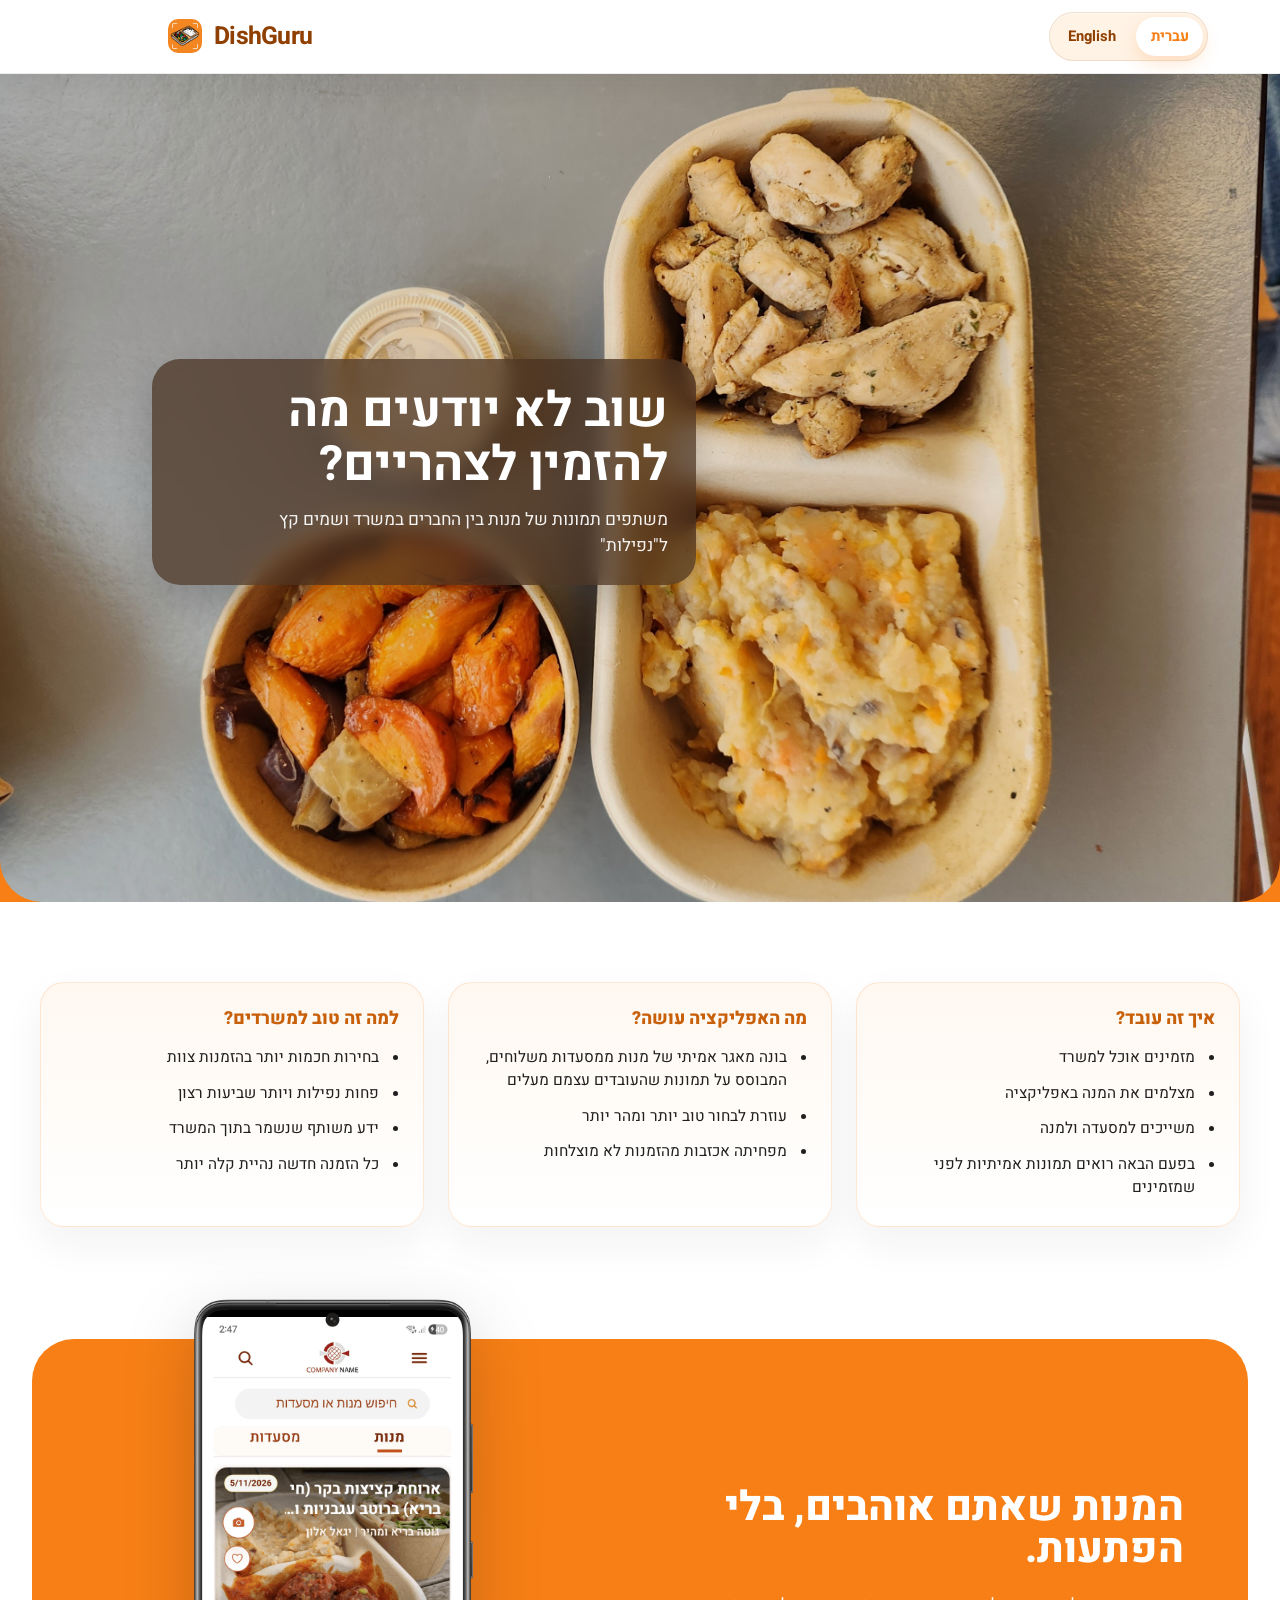
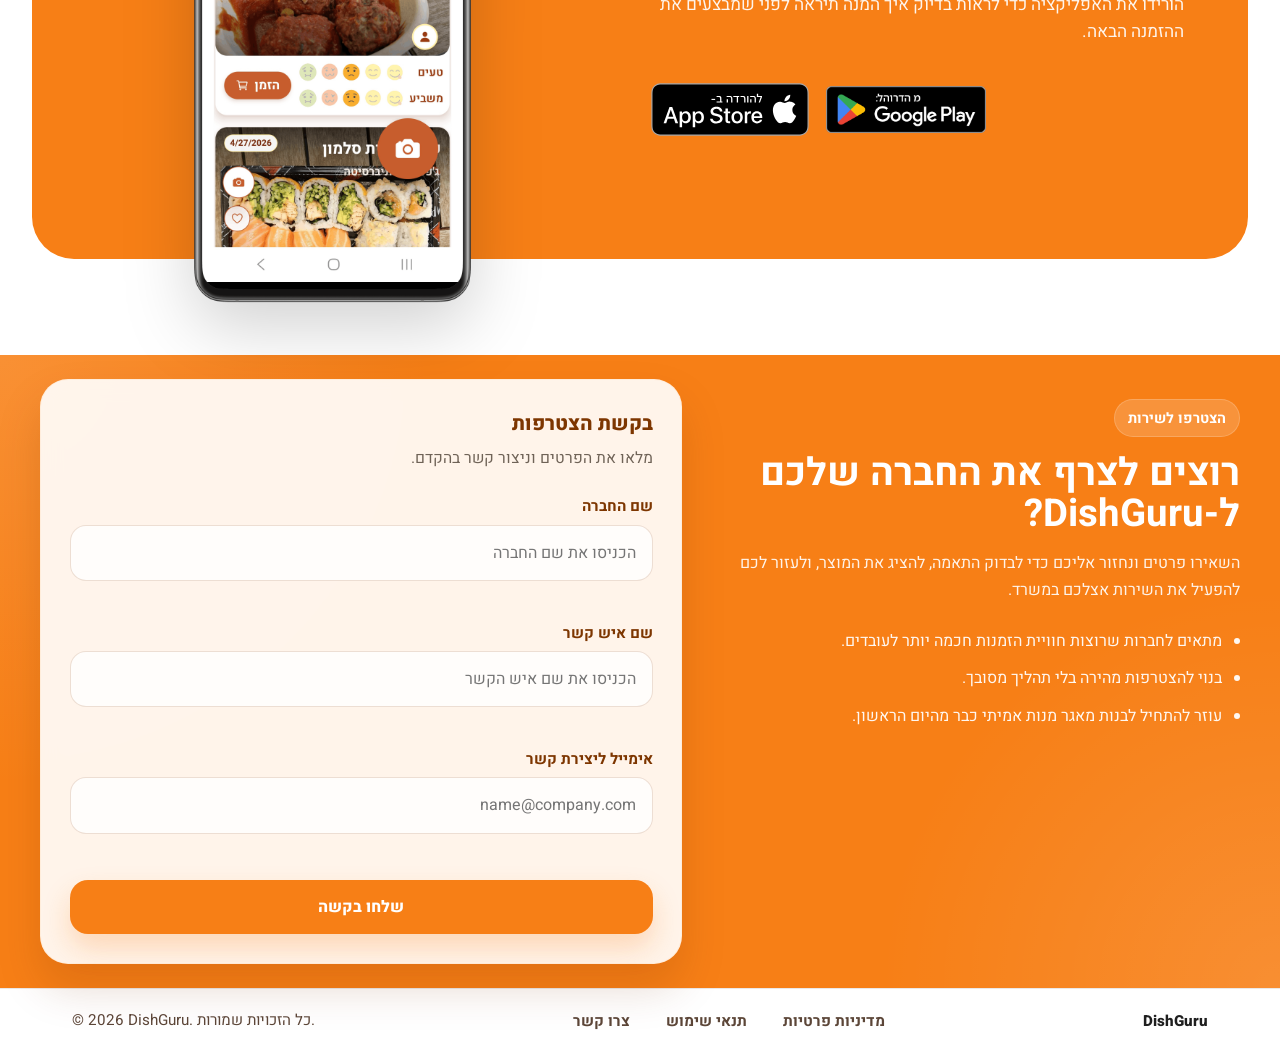
==== index.html @ 61f4aeba "Refine English badge alignment" ====
<!DOCTYPE html>
<html lang="he">
  <head>
    <meta charset="UTF-8" />
    <meta name="viewport" content="width=device-width, initial-scale=1.0" />
    <title>DishGuru</title>
    <meta
      name="description"
      content="DishGuru helps office teams see real dish photos before they order takeaway, making lunch choices smarter and reducing bad surprises."
    />
    <link rel="canonical" href="https://www.dishguru.app/" />
    <meta property="og:type" content="website" />
    <meta property="og:title" content="DishGuru" />
    <meta
      property="og:description"
      content="See how takeaway dishes really look before ordering. Built for offices, powered by real employee photos."
    />
    <meta property="og:url" content="https://www.dishguru.app/" />
    <meta property="og:image" content="https://www.dishguru.app/assets/icons/favicon-192.png" />
    <meta name="twitter:card" content="summary_large_image" />
    <meta name="twitter:title" content="DishGuru" />
    <meta
      name="twitter:description"
      content="See how takeaway dishes really look before ordering. Built for offices, powered by real employee photos."
    />
    <meta name="twitter:image" content="https://www.dishguru.app/assets/icons/favicon-192.png" />
    <script async src="https://www.googletagmanager.com/gtag/js?id=G-BLFW6BPG2H"></script>
    <script>
      window.dataLayer = window.dataLayer || [];
      function gtag() {
        dataLayer.push(arguments);
      }
      gtag("js", new Date());
      gtag("config", "G-BLFW6BPG2H");
    </script>
    <link rel="icon" href="favicon.ico" sizes="any" />
    <link rel="icon" type="image/png" sizes="192x192" href="assets/icons/favicon-192.png" />
    <link rel="preconnect" href="https://fonts.googleapis.com" />
    <link rel="preconnect" href="https://fonts.gstatic.com" crossorigin />
    <link
      href="https://fonts.googleapis.com/css2?family=Heebo:wght@400;700;800&display=swap"
      rel="stylesheet"
    />
    <style>
      * {
        box-sizing: border-box;
      }

      html,
      body,
      input,
      button,
      textarea,
      select {
        margin: 0;
        font-family: "Heebo", Arial, sans-serif;
      }

      body {
        min-height: 100vh;
        background: #f77f16;
        color: #ffffff;
      }

      body.site--ltr {
        direction: ltr;
      }

      .page {
        width: min(1200px, 100%);
        margin: 0 auto;
      }

      header {
        position: sticky;
        top: 0;
        z-index: 100;
        display: flex;
        align-items: center;
        justify-content: space-between;
        gap: 1rem;
        width: 100vw;
        margin-left: calc(50% - 50vw);
        padding: 12px max(32px, calc((100vw - 1200px) / 2 + 32px)) 12px
          max(32px, calc((100vw - 1200px) / 2 + 7rem));
        background: #ffffff;
        border-bottom: 1px solid rgba(31, 31, 31, 0.08);
        box-shadow: 0 10px 30px rgba(31, 31, 31, 0.08);
      }

      .brand {
        display: inline-flex;
        align-items: center;
        gap: 0.75rem;
        margin-left: 1rem;
      }

      .brand__icon {
        width: 34px;
        height: 34px;
        object-fit: cover;
        border-radius: 10px;
        overflow: hidden;
        display: block;
      }

      h1 {
        margin: 0;
        font-size: 1.55rem;
        font-weight: 700;
        letter-spacing: -0.03em;
        color: #8f3f00;
      }

      .language-toggle {
        display: inline-flex;
        align-items: center;
        gap: 0.35rem;
        padding: 0.25rem;
        border-radius: 999px;
        background: #fff3e6;
        border: 1px solid rgba(143, 63, 0, 0.12);
        box-shadow: inset 0 1px 0 rgba(255, 255, 255, 0.7);
      }

      .language-toggle__button {
        border: 0;
        border-radius: 999px;
        padding: 0.55rem 0.9rem;
        background: transparent;
        color: #8f3f00;
        font: inherit;
        font-size: 0.92rem;
        font-weight: 700;
        cursor: pointer;
        transition: background-color 160ms ease, color 160ms ease, box-shadow 160ms ease;
      }

      .language-toggle__button.is-active {
        background: #ffffff;
        color: #f77f16;
        box-shadow: 0 8px 18px rgba(247, 127, 22, 0.18);
      }

      .hero {
        min-height: calc(100vh - 72px);
        width: 100vw;
        margin-left: calc(50% - 50vw);
        display: grid;
        grid-template-columns: 1fr;
        align-items: center;
        gap: 2.5rem;
        padding: 2rem max(32px, calc((100vw - 1200px) / 2 + 32px)) 4rem
          max(32px, calc((100vw - 1200px) / 2 + 7rem));
        background:
          linear-gradient(
            135deg,
            rgba(16, 12, 9, 0.22) 0%,
            rgba(16, 12, 9, 0.12) 35%,
            rgba(16, 12, 9, 0.04) 100%
          ),
          url("assets/images/hero-background.jpg") center center / cover no-repeat;
        border-radius: 0 0 42px 42px;
        overflow: hidden;
      }

      .hero__text {
        direction: rtl;
        text-align: right;
        align-self: center;
        padding-top: 1.5rem;
        padding: 1.6rem 1.75rem;
        max-width: 34rem;
        border-radius: 28px;
        background: rgba(72, 49, 32, 0.72);
        backdrop-filter: blur(10px);
        box-shadow: 0 18px 40px rgba(0, 0, 0, 0.2);
      }

      .hero__text p {
        margin: 0;
        font-size: clamp(1.95rem, 3.8vw, 3.8rem);
        font-weight: 700;
        line-height: 1.1;
      }

      .hero__subtext {
        margin-top: 1rem;
        max-width: 28rem;
        font-size: clamp(0.88rem, 1.35vw, 1.08rem);
        font-weight: 400;
        line-height: 1.5;
        color: rgba(255, 255, 255, 0.94);
      }

      .hero--ltr .hero__text {
        direction: ltr;
        text-align: left;
      }

      .details-section {
        background: #ffffff;
        color: #1f1f1f;
        padding: 5rem 2rem;
      }

      .details-grid {
        width: min(1200px, 100%);
        margin: 0 auto;
        display: grid;
        grid-template-columns: repeat(3, minmax(0, 1fr));
        gap: 1.5rem;
        direction: rtl;
      }

      .details-card {
        padding: 1.6rem 1.5rem 1.7rem;
        border-radius: 24px;
        background: linear-gradient(180deg, #fff8f1 0%, #ffffff 100%);
        border: 1px solid rgba(247, 127, 22, 0.16);
        box-shadow: 0 16px 40px rgba(31, 31, 31, 0.06);
        text-align: right;
        transition:
          transform 220ms ease,
          box-shadow 220ms ease,
          border-color 220ms ease,
          background 220ms ease;
      }

      .details-card:hover {
        transform: translateY(-6px);
        border-color: rgba(247, 127, 22, 0.32);
        background: linear-gradient(180deg, #fff6ec 0%, #ffffff 100%);
        box-shadow: 0 24px 52px rgba(31, 31, 31, 0.1);
      }

      .details-card__title {
        margin: 0 0 1rem;
        color: #c85f09;
        font-size: clamp(1rem, 1.4vw, 1.2rem);
        font-weight: 800;
        line-height: 1.2;
      }

      .details-card__list {
        margin: 0;
        padding: 0 1.1rem 0 0;
        list-style: disc;
        display: grid;
        gap: 0.8rem;
      }

      .details-card__item {
        font-size: clamp(0.95rem, 1.2vw, 1.08rem);
        line-height: 1.5;
        padding-right: 0.15rem;
      }

      body.site--ltr .details-grid {
        direction: ltr;
      }

      body.site--ltr .details-card {
        text-align: left;
      }

      body.site--ltr .details-card__list {
        padding: 0 0 0 1.1rem;
      }

      .join-section {
        background:
          radial-gradient(circle at top left, rgba(255, 199, 146, 0.24), transparent 30%),
          radial-gradient(circle at bottom right, rgba(255, 255, 255, 0.12), transparent 28%),
          #f77f16;
        color: #ffffff;
        padding: 1.5rem 2rem;
      }

      .join-shell {
        width: min(1200px, 100%);
        margin: 0 auto;
        display: grid;
        grid-template-columns: minmax(0, 0.9fr) minmax(0, 1.1fr);
        gap: 2rem;
        align-items: start;
        direction: rtl;
      }

      body.site--ltr .join-shell {
        direction: ltr;
      }

      .join-copy {
        padding-top: 1.25rem;
      }

      body.site--ltr .join-copy,
      body.site--ltr .join-form-card {
        text-align: left;
      }

      .join-eyebrow {
        display: inline-flex;
        align-items: center;
        padding: 0.45rem 0.8rem;
        border-radius: 999px;
        background: rgba(255, 255, 255, 0.16);
        color: #ffffff;
        font-size: 0.9rem;
        font-weight: 700;
        border: 1px solid rgba(255, 255, 255, 0.18);
      }

      .join-title {
        margin: 1rem 0 0.9rem;
        font-size: clamp(1.6rem, 3vw, 2.7rem);
        line-height: 1.08;
        color: #ffffff;
      }

      .join-description {
        margin: 0;
        max-width: 34rem;
        font-size: 1rem;
        line-height: 1.7;
        color: rgba(255, 255, 255, 0.9);
      }

      .join-points {
        margin: 1.5rem 0 0;
        padding: 0 1.1rem 0 0;
        display: grid;
        gap: 0.85rem;
        color: rgba(255, 255, 255, 0.94);
      }

      body.site--ltr .join-points {
        padding: 0 0 0 1.1rem;
      }

      .join-form-card {
        padding: 1.8rem;
        border-radius: 28px;
        background: rgba(255, 249, 244, 0.96);
        border: 1px solid rgba(255, 224, 196, 0.4);
        box-shadow: 0 24px 44px rgba(122, 52, 0, 0.18);
        backdrop-filter: blur(10px);
      }

      .join-form-title {
        margin: 0 0 0.5rem;
        font-size: 1.25rem;
        font-weight: 800;
        color: #7d3600;
      }

      .join-form-subtitle {
        margin: 0 0 1.5rem;
        font-size: 0.98rem;
        line-height: 1.6;
        color: #6f6357;
      }

      .join-form {
        display: grid;
        gap: 1rem;
      }

      .join-field {
        display: grid;
        gap: 0.45rem;
      }

      .join-label {
        font-size: 0.95rem;
        font-weight: 700;
        color: #7d3600;
      }

      .join-input {
        width: 100%;
        padding: 0.95rem 1rem;
        border: 1px solid rgba(143, 63, 0, 0.16);
        border-radius: 16px;
        background: #fffdfb;
        color: #33251c;
        font: inherit;
        transition: border-color 160ms ease, box-shadow 160ms ease, background-color 160ms ease;
      }

      .join-input:focus {
        outline: none;
        border-color: rgba(247, 127, 22, 0.8);
        box-shadow: 0 0 0 4px rgba(247, 127, 22, 0.14);
        background: #ffffff;
      }

      .join-input.is-invalid {
        border-color: #d64933;
        box-shadow: 0 0 0 4px rgba(214, 73, 51, 0.12);
      }

      .join-error {
        min-height: 1.1rem;
        font-size: 0.86rem;
        color: #c63d28;
      }

      .join-submit {
        margin-top: 0.35rem;
        padding: 0.95rem 1.2rem;
        border: 0;
        border-radius: 18px;
        background: #f77f16;
        color: #ffffff;
        font: inherit;
        font-weight: 800;
        cursor: pointer;
        box-shadow: 0 14px 28px rgba(247, 127, 22, 0.24);
        transition:
          transform 160ms ease,
          box-shadow 160ms ease,
          opacity 160ms ease,
          filter 160ms ease;
      }

      .join-submit:hover {
        transform: translateY(-2px) scale(1.01);
        box-shadow: 0 18px 30px rgba(247, 127, 22, 0.28);
        filter: saturate(1.06);
      }

      .join-submit:active {
        transform: translateY(0) scale(0.99);
      }

      .join-success {
        display: none;
        margin-top: 1rem;
        padding: 0.95rem 1rem;
        border-radius: 16px;
        background: #eef9ef;
        border: 1px solid rgba(63, 151, 91, 0.22);
        color: #24623a;
        font-size: 0.94rem;
        line-height: 1.5;
        transform: translateY(8px) scale(0.98);
        opacity: 0;
      }

      .join-success.is-visible {
        display: block;
        animation: success-pop 320ms ease forwards;
      }

      @keyframes success-pop {
        0% {
          opacity: 0;
          transform: translateY(10px) scale(0.97);
        }

        65% {
          opacity: 1;
          transform: translateY(-2px) scale(1.01);
        }

        100% {
          opacity: 1;
          transform: translateY(0) scale(1);
        }
      }

      .site-footer {
        background: #ffffff;
        color: #5c4638;
        border-top: 1px solid rgba(92, 70, 56, 0.12);
      }

      .site-footer__inner {
        width: min(1200px, 100%);
        margin: 0 auto;
        padding: 1.3rem 2rem 1.5rem;
        display: flex;
        align-items: center;
        justify-content: space-between;
        gap: 1.5rem;
      }

      .site-footer__copyright {
        font-size: 0.95rem;
        line-height: 1.4;
      }

      .site-footer__nav {
        display: flex;
        align-items: center;
        justify-content: center;
        gap: 2.25rem;
        flex-wrap: wrap;
      }

      .site-footer__link {
        color: #5c4638;
        font-size: 0.95rem;
        font-weight: 700;
        text-decoration: none;
        transition: color 160ms ease, opacity 160ms ease;
      }

      .site-footer__link:hover {
        text-decoration: underline;
        color: #8f3f00;
      }

      .site-footer__brand {
        font-size: 0.95rem;
        font-weight: 800;
        color: #1f1f1f;
      }

      .legal-modal {
        position: fixed;
        inset: 0;
        z-index: 220;
        display: none;
        align-items: center;
        justify-content: center;
        padding: 1.5rem;
        background: rgba(19, 14, 11, 0.62);
        backdrop-filter: blur(8px);
      }

      .legal-modal.is-open {
        display: flex;
      }

      .legal-modal__dialog {
        width: min(1080px, 100%);
        height: min(82vh, 820px);
        position: relative;
        background: #fffdf9;
        border-radius: 28px;
        overflow: hidden;
        box-shadow: 0 28px 80px rgba(0, 0, 0, 0.28);
      }

      .legal-modal__close {
        position: absolute;
        top: 14px;
        right: 14px;
        z-index: 1;
        width: 42px;
        height: 42px;
        border: 0;
        border-radius: 50%;
        padding: 0;
        background: rgba(245, 236, 228, 0.96);
        color: #5c4638;
        font: inherit;
        font-weight: 700;
        font-size: 1.35rem;
        line-height: 1;
        cursor: pointer;
        box-shadow: 0 10px 24px rgba(0, 0, 0, 0.14);
      }

      .legal-modal__frame {
        width: 100%;
        height: 100%;
        border: 0;
        background: #ffffff;
      }

      body.site--ltr .site-footer__inner {
        direction: ltr;
      }

      .cta-section {
        background: #ffffff;
        padding: 2rem 2rem 6rem;
      }

      .cta-card {
        position: relative;
        width: min(1280px, 100%);
        min-height: 520px;
        margin: 0 auto;
        border-radius: 42px;
        background: #f77f16;
        overflow: visible;
      }

      .cta-phone {
        position: absolute;
        left: 11%;
        top: 50%;
        width: min(26vw, 340px);
        height: auto;
        transform: translateY(-50%);
        filter: drop-shadow(0 24px 34px rgba(0, 0, 0, 0.18));
      }

      .cta-content {
        min-height: 520px;
        padding: 5.5rem 4rem 4rem 48%;
        display: flex;
        flex-direction: column;
        justify-content: center;
        color: #ffffff;
        text-align: right;
        direction: rtl;
      }

      body.site--ltr .cta-phone {
        left: auto;
        right: 11%;
      }

      body.site--ltr .cta-content {
        padding: 5.5rem 48% 4rem 4rem;
        text-align: left;
        direction: ltr;
      }

      .cta-title {
        margin: 0 0 1.25rem;
        font-size: clamp(1.65rem, 3.2vw, 3rem);
        font-weight: 800;
        line-height: 1.04;
      }

      .cta-description {
        margin: 0 0 2.25rem;
        font-size: clamp(0.95rem, 1.35vw, 1.15rem);
        line-height: 1.6;
        color: rgba(255, 255, 255, 0.92);
      }

      .cta-store-row {
        display: flex;
        justify-content: flex-end;
        flex-wrap: nowrap;
        gap: 1rem;
        transform: translateX(34px);
      }

      body.site--ltr .cta-store-row {
        justify-content: flex-start;
        transform: translateX(12px);
      }

      .cta-store-button {
        display: inline-flex;
        align-items: center;
        justify-content: center;
        text-decoration: none;
        transition: transform 180ms ease, filter 180ms ease;
      }

      .cta-store-button:hover {
        transform: translateY(-2px);
        filter: drop-shadow(0 10px 18px rgba(0, 0, 0, 0.14));
      }

      .cta-store-button:active {
        transform: translateY(0) scale(0.99);
      }

      .cta-store-badge {
        display: block;
        width: 160px;
        height: auto;
      }

      @media (max-width: 900px) {
        header {
          margin-left: calc(50% - 50vw);
          padding: 16px 20px;
        }

        .hero {
          gap: 1.5rem;
          margin-left: calc(50% - 50vw);
          padding: 1.5rem 1.25rem 2.5rem;
          min-height: auto;
        }

        .brand {
          margin-left: 0;
        }

        .brand__icon {
          width: 42px;
          height: 42px;
        }

        h1 {
          font-size: 1.5rem;
        }

        .language-toggle__button {
          padding: 0.65rem 0.85rem;
        }

        .hero__text {
          text-align: center;
          align-self: auto;
          padding: 1.3rem 1.2rem;
        }

        .hero__text p {
          font-size: clamp(1.8rem, 8vw, 2.8rem);
        }

        .hero__subtext {
          max-width: none;
        }

        .details-section {
          padding: 3.5rem 1.5rem;
        }

        .details-grid {
          grid-template-columns: 1fr;
        }

        .join-section {
          padding: 1.25rem 1.5rem;
        }

        .join-shell {
          grid-template-columns: 1fr;
          gap: 1.5rem;
        }

        .join-copy {
          padding-top: 0;
          text-align: center;
        }

        .join-description {
          max-width: none;
        }

        .join-points {
          text-align: right;
        }

        body.site--ltr .join-points {
          text-align: left;
        }

        .cta-section {
          padding: 1rem 1.5rem 4rem;
        }

        .site-footer__inner {
          padding: 1.2rem 1.5rem 1.4rem;
          flex-direction: column;
          text-align: center;
        }

        .legal-modal {
          padding: 0.8rem;
        }

        .legal-modal__dialog {
          height: min(86vh, 920px);
          border-radius: 22px;
        }

        .cta-card {
          min-height: auto;
        }

        .cta-phone {
          position: static;
          display: block;
          width: min(100%, 280px);
          margin: -3rem auto 0;
          transform: none;
        }

        .cta-content {
          min-height: auto;
          padding: 2rem 1.5rem 2.5rem;
          text-align: center;
        }

        body.site--ltr .cta-content {
          padding: 2.4rem 2rem 2.8rem;
          text-align: left;
          align-items: flex-start;
        }

        body.site--ltr .cta-title,
        body.site--ltr .cta-description {
          max-width: 19rem;
        }

        body.site--ltr .cta-title {
          font-size: clamp(1.8rem, 6.8vw, 2.35rem);
          line-height: 1.05;
          text-wrap: balance;
        }

        body.site--ltr .cta-description {
          font-size: 1.02rem;
          line-height: 1.5;
        }

        .cta-store-row {
          justify-content: center;
          flex-wrap: wrap;
          transform: none;
        }

        body.site--ltr .cta-store-row {
          justify-content: center;
          width: fit-content;
          align-self: center;
          margin-inline: auto;
        }
      }

      @media (max-width: 640px) {
        header {
          flex-wrap: wrap;
          align-items: flex-start;
          padding-top: 10px;
          padding-bottom: 10px;
          padding-inline: 16px;
        }

        .brand {
          gap: 0.7rem;
        }

        .language-toggle {
          margin-left: auto;
        }

        .hero {
          padding: 1rem 1rem 2rem;
        }

        .hero__text p {
          font-size: clamp(1.6rem, 8vw, 2.35rem);
        }

        .join-form-card {
          padding: 1.35rem;
          border-radius: 22px;
        }

        .cta-store-badge {
          width: 142px;
        }

        body.site--ltr .cta-content {
          padding-inline: 1.2rem;
        }

        body.site--ltr .cta-title,
        body.site--ltr .cta-description {
          max-width: none;
        }

        body.site--ltr .cta-title {
          font-size: clamp(1.7rem, 8.2vw, 2.1rem);
        }
      }
    </style>
  </head>
  <body>
    <div class="page">
      <header>
        <div class="brand">
          <img
            class="brand__icon"
            src="assets/icons/dishguru-icon-rounded.png?v=2"
            alt="DishGuru icon"
          />
          <h1>DishGuru</h1>
        </div>
        <div class="language-toggle" aria-label="Language switcher">
          <button class="language-toggle__button" type="button" data-language="en">
            English
          </button>
          <button
            class="language-toggle__button is-active"
            type="button"
            data-language="he"
          >
            עברית
          </button>
        </div>
      </header>
      <main class="hero" id="hero">
        <div class="hero__text">
          <p id="hero-text">שוב לא יודעים מה להזמין לצהריים?</p>
          <div class="hero__subtext" id="hero-subtext">
            משתפים תמונות של מנות בין החברים במשרד ושמים קץ ל"נפילות"
          </div>
        </div>
      </main>
    </div>

    <section class="details-section">
      <div class="details-grid">
        <article class="details-card">
          <h3 class="details-card__title" id="details-title-1">איך זה עובד?</h3>
          <ul class="details-card__list">
            <li class="details-card__item" id="details-1-item-1">מזמינים אוכל למשרד</li>
            <li class="details-card__item" id="details-1-item-2">מצלמים את המנה באפליקציה</li>
            <li class="details-card__item" id="details-1-item-3">משייכים למסעדה ולמנה</li>
            <li class="details-card__item" id="details-1-item-4">בפעם הבאה רואים תמונות אמיתיות לפני שמזמינים</li>
          </ul>
        </article>

        <article class="details-card">
          <h3 class="details-card__title" id="details-title-2">מה האפליקציה עושה?</h3>
          <ul class="details-card__list">
            <li class="details-card__item" id="details-2-item-1">בונה מאגר אמיתי של מנות ממסעדות משלוחים, המבוסס על תמונות שהעובדים עצמם מעלים</li>
            <li class="details-card__item" id="details-2-item-2">עוזרת לבחור טוב יותר ומהר יותר</li>
            <li class="details-card__item" id="details-2-item-3">מפחיתה אכזבות מהזמנות לא מוצלחות</li>
          </ul>
        </article>

        <article class="details-card">
          <h3 class="details-card__title" id="details-title-3">למה זה טוב למשרדים?</h3>
          <ul class="details-card__list">
            <li class="details-card__item" id="details-3-item-1">בחירות חכמות יותר בהזמנות צוות</li>
            <li class="details-card__item" id="details-3-item-2">פחות נפילות ויותר שביעות רצון</li>
            <li class="details-card__item" id="details-3-item-3">ידע משותף שנשמר בתוך המשרד</li>
            <li class="details-card__item" id="details-3-item-4">כל הזמנה חדשה נהיית קלה יותר</li>
          </ul>
        </article>
      </div>
    </section>

    <section class="cta-section">
      <div class="cta-card">
        <img
          class="cta-phone"
          src="assets/images/phone-screenshot.png"
          alt="DishGuru phone screenshot"
        />
        <div class="cta-content">
          <h2 class="cta-title" id="cta-title">המנות שאתם אוהבים, בלי הפתעות.</h2>
          <p class="cta-description" id="cta-description">
            הורידו את האפליקציה כדי לראות בדיוק איך המנה תיראה לפני שמבצעים את ההזמנה הבאה.
          </p>
          <div class="cta-store-row">
            <a
              class="cta-store-button"
              href="https://play.google.com/store/apps/details?id=com.dishguru.app&hl=en"
              target="_blank"
              rel="noreferrer"
              aria-label="Get DishGuru on Google Play"
            >
              <img
                id="google-play-badge"
                class="cta-store-badge"
                src="assets/badges/google-play-badge-he.png?v=3"
                alt="זמין ב-Google Play"
              />
            </a>
            <a
              class="cta-store-button"
              href="https://apps.apple.com/il/app/dishguru/id6763908421"
              target="_blank"
              rel="noreferrer"
              aria-label="Download DishGuru on the App Store"
            >
              <img
                id="app-store-badge"
                class="cta-store-badge"
                src="assets/badges/app-store-badge-he.svg?v=4"
                alt="להורדה ב-App Store"
              />
            </a>
          </div>
        </div>
      </div>
    </section>

    <section class="join-section" id="join-request">
      <div class="join-shell">
        <div class="join-copy">
          <div class="join-eyebrow" id="join-eyebrow">הצטרפו לשירות</div>
          <h2 class="join-title" id="join-title">רוצים לצרף את החברה שלכם ל-DishGuru?</h2>
          <p class="join-description" id="join-description">
            השאירו פרטים ונחזור אליכם כדי לבדוק התאמה, להציג את המוצר, ולעזור לכם להפעיל את השירות אצלכם במשרד.
          </p>
          <ul class="join-points" id="join-points">
            <li>מתאים לחברות שרוצות חוויית הזמנות חכמה יותר לעובדים.</li>
            <li>בנוי להצטרפות מהירה בלי תהליך מסובך.</li>
            <li>עוזר להתחיל לבנות מאגר מנות אמיתי כבר מהיום הראשון.</li>
          </ul>
        </div>

        <div class="join-form-card">
          <h3 class="join-form-title" id="join-form-title">בקשת הצטרפות</h3>
          <p class="join-form-subtitle" id="join-form-subtitle">
            מלאו את הפרטים וניצור קשר בהקדם.
          </p>

          <form class="join-form" id="join-form" novalidate>
            <div class="join-field">
              <label class="join-label" for="company-name" id="label-company-name">שם החברה</label>
              <input class="join-input" id="company-name" name="companyName" type="text" />
              <div class="join-error" id="company-name-error" aria-live="polite"></div>
            </div>

            <div class="join-field">
              <label class="join-label" for="contact-name" id="label-contact-name">שם איש קשר</label>
              <input class="join-input" id="contact-name" name="contactName" type="text" />
              <div class="join-error" id="contact-name-error" aria-live="polite"></div>
            </div>

            <div class="join-field">
              <label class="join-label" for="contact-email" id="label-contact-email">אימייל ליצירת קשר</label>
              <input class="join-input" id="contact-email" name="contactEmail" type="email" />
              <div class="join-error" id="contact-email-error" aria-live="polite"></div>
            </div>

            <button class="join-submit" id="join-submit" type="submit">שלחו בקשה</button>
            <div class="join-success" id="join-success" aria-live="polite"></div>
          </form>
        </div>
      </div>
    </section>

    <footer class="site-footer">
      <div class="site-footer__inner">
        <div class="site-footer__copyright" id="footer-copyright">
          © 2026 DishGuru. All rights reserved.
        </div>
        <nav class="site-footer__nav">
          <a class="site-footer__link" id="footer-contact" href="mailto:support@dishguru.app">
            Contact Us
          </a>
          <a class="site-footer__link" id="footer-terms" href="#" data-legal="terms">
            Terms of Service
          </a>
          <a class="site-footer__link" id="footer-privacy" href="#" data-legal="privacy">
            Privacy Policy
          </a>
        </nav>
        <div class="site-footer__brand">DishGuru</div>
      </div>
    </footer>

    <div class="legal-modal" id="legal-modal" aria-hidden="true">
      <div class="legal-modal__dialog" role="dialog" aria-modal="true" aria-label="Legal document">
        <button class="legal-modal__close" id="legal-modal-close" type="button" aria-label="Close">
          ×
        </button>
        <iframe class="legal-modal__frame" id="legal-modal-frame" title="Legal document"></iframe>
      </div>
    </div>

    <script>
      const heroText = document.getElementById("hero-text");
      const heroSubtext = document.getElementById("hero-subtext");
      const appStoreBadge = document.getElementById("app-store-badge");
      const googlePlayBadge = document.getElementById("google-play-badge");
      const languageButtons = document.querySelectorAll("[data-language]");
      const heroTextContainer = heroText.parentElement;
      const hero = document.getElementById("hero");
      const ctaTitle = document.getElementById("cta-title");
      const ctaDescription = document.getElementById("cta-description");
      const footerCopyright = document.getElementById("footer-copyright");
      const footerContact = document.getElementById("footer-contact");
      const footerTerms = document.getElementById("footer-terms");
      const footerPrivacy = document.getElementById("footer-privacy");
      const legalModal = document.getElementById("legal-modal");
      const legalModalClose = document.getElementById("legal-modal-close");
      const legalModalFrame = document.getElementById("legal-modal-frame");
      const joinForm = document.getElementById("join-form");
      const joinSuccess = document.getElementById("join-success");
      const companyNameInput = document.getElementById("company-name");
      const contactNameInput = document.getElementById("contact-name");
      const contactEmailInput = document.getElementById("contact-email");

      const joinCopyElements = {
        eyebrow: document.getElementById("join-eyebrow"),
        title: document.getElementById("join-title"),
        description: document.getElementById("join-description"),
        points: document.getElementById("join-points"),
        formTitle: document.getElementById("join-form-title"),
        formSubtitle: document.getElementById("join-form-subtitle"),
        labelCompanyName: document.getElementById("label-company-name"),
        labelContactName: document.getElementById("label-contact-name"),
        labelContactEmail: document.getElementById("label-contact-email"),
        submit: document.getElementById("join-submit")
      };

      const detailsContentElements = {
        title1: document.getElementById("details-title-1"),
        title2: document.getElementById("details-title-2"),
        title3: document.getElementById("details-title-3"),
        item11: document.getElementById("details-1-item-1"),
        item12: document.getElementById("details-1-item-2"),
        item13: document.getElementById("details-1-item-3"),
        item14: document.getElementById("details-1-item-4"),
        item21: document.getElementById("details-2-item-1"),
        item22: document.getElementById("details-2-item-2"),
        item23: document.getElementById("details-2-item-3"),
        item31: document.getElementById("details-3-item-1"),
        item32: document.getElementById("details-3-item-2"),
        item33: document.getElementById("details-3-item-3"),
        item34: document.getElementById("details-3-item-4")
      };

      const fieldConfigs = [
        {
          input: companyNameInput,
          error: document.getElementById("company-name-error"),
          key: "companyName"
        },
        {
          input: contactNameInput,
          error: document.getElementById("contact-name-error"),
          key: "contactName"
        },
        {
          input: contactEmailInput,
          error: document.getElementById("contact-email-error"),
          key: "contactEmail"
        }
      ];

      const translationContent = {
        en: {
          hero: "Don't know what to order?",
          heroSubtext:
            "Share real dish photos with coworkers and put an end to lunch ordering misses.",
          details: {
            title1: "How it works",
            title2: "What the app does",
            title3: "Why it works for offices",
            item11: "Order food to the office",
            item12: "Take a photo of the dish in the app",
            item13: "Attach it to the restaurant and exact dish",
            item14: "Next time, see real photos before placing the order",
            item21:
              "Builds a real database of takeaway dishes, based on photos uploaded by employees themselves",
            item22: "Helps people choose better and faster",
            item23: "Reduces disappointment from bad orders",
            item31: "Smarter team lunch decisions",
            item32: "Fewer misses and happier employees",
            item33: "Shared knowledge that stays inside the company",
            item34: "Every new order becomes easier"
          },
          ctaTitle: "The dishes you love, without surprises.",
          ctaDescription:
            "Download the app to see exactly how a dish will look before placing your next order.",
          footer: {
            copyright: "© 2026 DishGuru. All rights reserved.",
            contact: "Contact Us",
            terms: "Terms of Service",
            privacy: "Privacy Policy",
            contactHref: "mailto:support@dishguru.app",
            termsHref: "legal-en.html#terms",
            privacyHref: "legal-en.html#privacy"
          },
          joinEyebrow: "Join the service",
          joinTitle: "Want to bring DishGuru to your company?",
          joinDescription:
            "Leave your details and we'll get back to you to see if it's a fit, show you the product, and help you launch it in your office.",
          joinPoints: [
            "A great fit for companies that want a smarter lunch ordering experience for employees.",
            "Built for a fast onboarding process without unnecessary complexity.",
            "Helps teams start building a real dish database from day one."
          ],
          joinFormTitle: "Request to join",
          joinFormSubtitle: "Fill in your details and we'll be in touch soon.",
          labels: {
            companyName: "Company name",
            contactName: "Contact name",
            contactEmail: "Contact email"
          },
          placeholders: {
            companyName: "Enter your company name",
            contactName: "Enter the contact person's name",
            contactEmail: "name@company.com"
          },
          submit: "Send request",
          success:
            "Thanks, your request was sent successfully. We'll reach out soon.",
          submitError:
            "Something went wrong while sending the request. Please try again.",
          errors: {
            companyName: "Please enter your company name.",
            contactName: "Please enter a contact name.",
            contactEmailRequired: "Please enter a contact email.",
            contactEmailInvalid: "Please enter a valid email address."
          }
        },
        he: {
          hero: "שוב לא יודעים מה להזמין לצהריים?",
          heroSubtext:
            "משתפים תמונות של מנות בין החברים במשרד ושמים קץ ל\"נפילות\"",
          details: {
            title1: "איך זה עובד?",
            title2: "מה האפליקציה עושה?",
            title3: "למה זה טוב למשרדים?",
            item11: "מזמינים אוכל למשרד",
            item12: "מצלמים את המנה באפליקציה",
            item13: "משייכים למסעדה ולמנה",
            item14: "בפעם הבאה רואים תמונות אמיתיות לפני שמזמינים",
            item21:
              "בונה מאגר אמיתי של מנות ממסעדות משלוחים, המבוסס על תמונות שהעובדים עצמם מעלים",
            item22: "עוזרת לבחור טוב יותר ומהר יותר",
            item23: "מפחיתה אכזבות מהזמנות לא מוצלחות",
            item31: "בחירות חכמות יותר בהזמנות צוות",
            item32: "פחות נפילות ויותר שביעות רצון",
            item33: "ידע משותף שנשמר בתוך המשרד",
            item34: "כל הזמנה חדשה נהיית קלה יותר"
          },
          ctaTitle: "המנות שאתם אוהבים, בלי הפתעות.",
          ctaDescription:
            "הורידו את האפליקציה כדי לראות בדיוק איך המנה תיראה לפני שמבצעים את ההזמנה הבאה.",
          footer: {
            copyright: "© 2026 DishGuru. כל הזכויות שמורות.",
            contact: "צרו קשר",
            terms: "תנאי שימוש",
            privacy: "מדיניות פרטיות",
            contactHref: "mailto:support@dishguru.app",
            termsHref: "legal-he.html#terms",
            privacyHref: "legal-he.html#privacy"
          },
          joinEyebrow: "הצטרפו לשירות",
          joinTitle: "רוצים לצרף את החברה שלכם ל-DishGuru?",
          joinDescription:
            "השאירו פרטים ונחזור אליכם כדי לבדוק התאמה, להציג את המוצר, ולעזור לכם להפעיל את השירות אצלכם במשרד.",
          joinPoints: [
            "מתאים לחברות שרוצות חוויית הזמנות חכמה יותר לעובדים.",
            "בנוי להצטרפות מהירה בלי תהליך מסובך.",
            "עוזר להתחיל לבנות מאגר מנות אמיתי כבר מהיום הראשון."
          ],
          joinFormTitle: "בקשת הצטרפות",
          joinFormSubtitle: "מלאו את הפרטים וניצור קשר בהקדם.",
          labels: {
            companyName: "שם החברה",
            contactName: "שם איש קשר",
            contactEmail: "אימייל ליצירת קשר"
          },
          placeholders: {
            companyName: "הכניסו את שם החברה",
            contactName: "הכניסו את שם איש הקשר",
            contactEmail: "name@company.com"
          },
          submit: "שלחו בקשה",
          success:
            "תודה, הבקשה נשלחה בהצלחה. נחזור אליכם בהקדם.",
          submitError:
            "אירעה שגיאה בשליחת הבקשה. נסו שוב בעוד רגע.",
          errors: {
            companyName: "נא להזין את שם החברה.",
            contactName: "נא להזין שם איש קשר.",
            contactEmailRequired: "נא להזין אימייל ליצירת קשר.",
            contactEmailInvalid: "נא להזין כתובת אימייל תקינה."
          }
        }
      };

      const appStoreBadges = {
        en: "assets/badges/app-store-badge-en.svg?v=4",
        he: "assets/badges/app-store-badge-he.svg?v=4"
      };

      const googlePlayBadges = {
        en: "assets/badges/google-play-badge-en.png?v=3",
        he: "assets/badges/google-play-badge-he.png?v=3"
      };

      const joinQueryParams = new URLSearchParams(window.location.search);
      const requestedLanguageFromUrl = joinQueryParams.get("lang");
      let currentLanguage =
        requestedLanguageFromUrl === "en" || requestedLanguageFromUrl === "he"
          ? requestedLanguageFromUrl
          : "he";
      if ("scrollRestoration" in window.history) {
        window.history.scrollRestoration = "manual";
      }

      function prefillJoinFormFromUrl() {
        const emailFromUrl = joinQueryParams.get("email");

        if (!emailFromUrl) {
          return;
        }

        contactEmailInput.value = emailFromUrl.trim();
        clearFieldError(fieldConfigs.find((field) => field.key === "contactEmail"));
      }

      function scrollJoinFormIntoViewIfRequested() {
        if (!joinQueryParams.has("email") && !joinQueryParams.has("join")) {
          return;
        }

        const scrollTarget = document.getElementById("join-eyebrow");

        if (!scrollTarget) {
          return;
        }

        const scrollToJoin = () => {
          const targetTop =
            window.scrollY + scrollTarget.getBoundingClientRect().top - 20;

          window.scrollTo({
            top: Math.max(targetTop, 0),
            behavior: "auto"
          });
        };

        window.requestAnimationFrame(scrollToJoin);
        window.setTimeout(scrollToJoin, 120);
        window.setTimeout(scrollToJoin, 450);
        window.setTimeout(scrollToJoin, 900);
        window.addEventListener("load", scrollToJoin, { once: true });
        window.addEventListener("pageshow", scrollToJoin, { once: true });
      }

      function applyLanguage(language) {
        currentLanguage = language;

        heroText.textContent = translationContent[language].hero;
        heroSubtext.textContent = translationContent[language].heroSubtext;
        ctaTitle.textContent = translationContent[language].ctaTitle;
        ctaDescription.textContent = translationContent[language].ctaDescription;
        appStoreBadge.src = appStoreBadges[language];
        googlePlayBadge.src = googlePlayBadges[language];
        applyDetailsCopy(language);
        applyFooterCopy(language);
        applyJoinCopy(language);

        appStoreBadge.alt =
          language === "he" ? "להורדה ב-App Store" : "Download on the App Store";
        googlePlayBadge.alt =
          language === "he" ? "זמין ב-Google Play" : "Get it on Google Play";

        languageButtons.forEach((item) => {
          item.classList.toggle("is-active", item.dataset.language === language);
        });

        document.documentElement.lang = language;
        document.body.classList.toggle("site--ltr", language === "en");
        heroTextContainer.dir = language === "he" ? "rtl" : "ltr";
        heroTextContainer.style.textAlign = language === "he" ? "right" : "left";
        hero.classList.toggle("hero--ltr", language === "en");
        joinForm.dir = language === "he" ? "rtl" : "ltr";
      }

      function applyJoinCopy(language) {
        const copy = translationContent[language];

        joinCopyElements.eyebrow.textContent = copy.joinEyebrow;
        joinCopyElements.title.textContent = copy.joinTitle;
        joinCopyElements.description.textContent = copy.joinDescription;
        joinCopyElements.formTitle.textContent = copy.joinFormTitle;
        joinCopyElements.formSubtitle.textContent = copy.joinFormSubtitle;
        joinCopyElements.labelCompanyName.textContent = copy.labels.companyName;
        joinCopyElements.labelContactName.textContent = copy.labels.contactName;
        joinCopyElements.labelContactEmail.textContent = copy.labels.contactEmail;
        joinCopyElements.submit.textContent = copy.submit;

        companyNameInput.placeholder = copy.placeholders.companyName;
        contactNameInput.placeholder = copy.placeholders.contactName;
        contactEmailInput.placeholder = copy.placeholders.contactEmail;

        joinCopyElements.points.innerHTML = "";
        copy.joinPoints.forEach((point) => {
          const item = document.createElement("li");
          item.textContent = point;
          joinCopyElements.points.appendChild(item);
        });

        if (joinSuccess.classList.contains("is-visible")) {
          joinSuccess.textContent = copy.success;
        }
      }

      function applyDetailsCopy(language) {
        const copy = translationContent[language].details;
        Object.entries(copy).forEach(([key, value]) => {
          detailsContentElements[key].textContent = value;
        });
      }

      function applyFooterCopy(language) {
        const copy = translationContent[language].footer;
        footerCopyright.textContent = copy.copyright;
        footerContact.textContent = copy.contact;
        footerTerms.textContent = copy.terms;
        footerPrivacy.textContent = copy.privacy;
        footerContact.href = copy.contactHref;
        footerTerms.href = copy.termsHref;
        footerPrivacy.href = copy.privacyHref;
      }

      function openLegalModal(type) {
        const copy = translationContent[currentLanguage].footer;
        const url = type === "privacy" ? copy.privacyHref : copy.termsHref;

        legalModalFrame.src = url;
        legalModal.classList.add("is-open");
        legalModal.setAttribute("aria-hidden", "false");
        document.body.style.overflow = "hidden";
      }

      function closeLegalModal() {
        legalModal.classList.remove("is-open");
        legalModal.setAttribute("aria-hidden", "true");
        legalModalFrame.src = "";
        document.body.style.overflow = "";
      }

      function showFieldError(fieldConfig, message) {
        fieldConfig.error.textContent = message;
        fieldConfig.input.classList.add("is-invalid");
      }

      function clearFieldError(fieldConfig) {
        fieldConfig.error.textContent = "";
        fieldConfig.input.classList.remove("is-invalid");
      }

      function validateField(fieldConfig) {
        const copy = translationContent[currentLanguage];
        const value = fieldConfig.input.value.trim();

        if (!value) {
          const message =
            fieldConfig.key === "companyName"
              ? copy.errors.companyName
              : fieldConfig.key === "contactName"
                ? copy.errors.contactName
                : copy.errors.contactEmailRequired;
          showFieldError(fieldConfig, message);
          return false;
        }

        if (
          fieldConfig.key === "contactEmail" &&
          !/^[^\s@]+@[^\s@]+\.[^\s@]+$/.test(value)
        ) {
          showFieldError(fieldConfig, copy.errors.contactEmailInvalid);
          return false;
        }

        clearFieldError(fieldConfig);
        return true;
      }

      languageButtons.forEach((button) => {
        button.addEventListener("click", () => {
          applyLanguage(button.dataset.language);
        });
      });

      fieldConfigs.forEach((fieldConfig) => {
        fieldConfig.input.addEventListener("input", () => {
          if (fieldConfig.input.classList.contains("is-invalid")) {
            validateField(fieldConfig);
          }
        });
      });

      joinForm.addEventListener("submit", async (event) => {
        event.preventDefault();

        const isValid = fieldConfigs.every((fieldConfig) => validateField(fieldConfig));

        if (!isValid) {
          joinSuccess.classList.remove("is-visible");
          joinSuccess.textContent = "";
          return;
        }

        joinSuccess.classList.remove("is-visible");
        joinSuccess.textContent = "";

        try {
          const response = await fetch("/api/join", {
            method: "POST",
            headers: {
              "Content-Type": "application/json"
            },
            body: JSON.stringify({
              companyName: companyNameInput.value.trim(),
              contactName: contactNameInput.value.trim(),
              contactEmail: contactEmailInput.value.trim(),
              language: currentLanguage
            })
          });

          const data = await response.json();

          if (!response.ok) {
            const fieldConfig = fieldConfigs.find((field) => field.key === data.field);

            if (fieldConfig && data.message) {
              showFieldError(fieldConfig, data.message);
            } else {
              joinSuccess.textContent =
                data && data.message
                  ? data.message
                  : translationContent[currentLanguage].submitError;
              joinSuccess.classList.add("is-visible");
            }

            return;
          }

          joinSuccess.textContent = translationContent[currentLanguage].success;
          joinSuccess.classList.add("is-visible");
          joinForm.reset();
          fieldConfigs.forEach(clearFieldError);
        } catch {
          joinSuccess.textContent = translationContent[currentLanguage].submitError;
          joinSuccess.classList.add("is-visible");
        }
      });

      [footerTerms, footerPrivacy].forEach((link) => {
        link.addEventListener("click", (event) => {
          event.preventDefault();
          openLegalModal(link.dataset.legal);
        });
      });

      legalModalClose.addEventListener("click", closeLegalModal);

      legalModal.addEventListener("click", (event) => {
        if (event.target === legalModal) {
          closeLegalModal();
        }
      });

      document.addEventListener("keydown", (event) => {
        if (event.key === "Escape" && legalModal.classList.contains("is-open")) {
          closeLegalModal();
        }
      });

      applyLanguage(currentLanguage);
      prefillJoinFormFromUrl();
      scrollJoinFormIntoViewIfRequested();
    </script>
  </body>
</html>
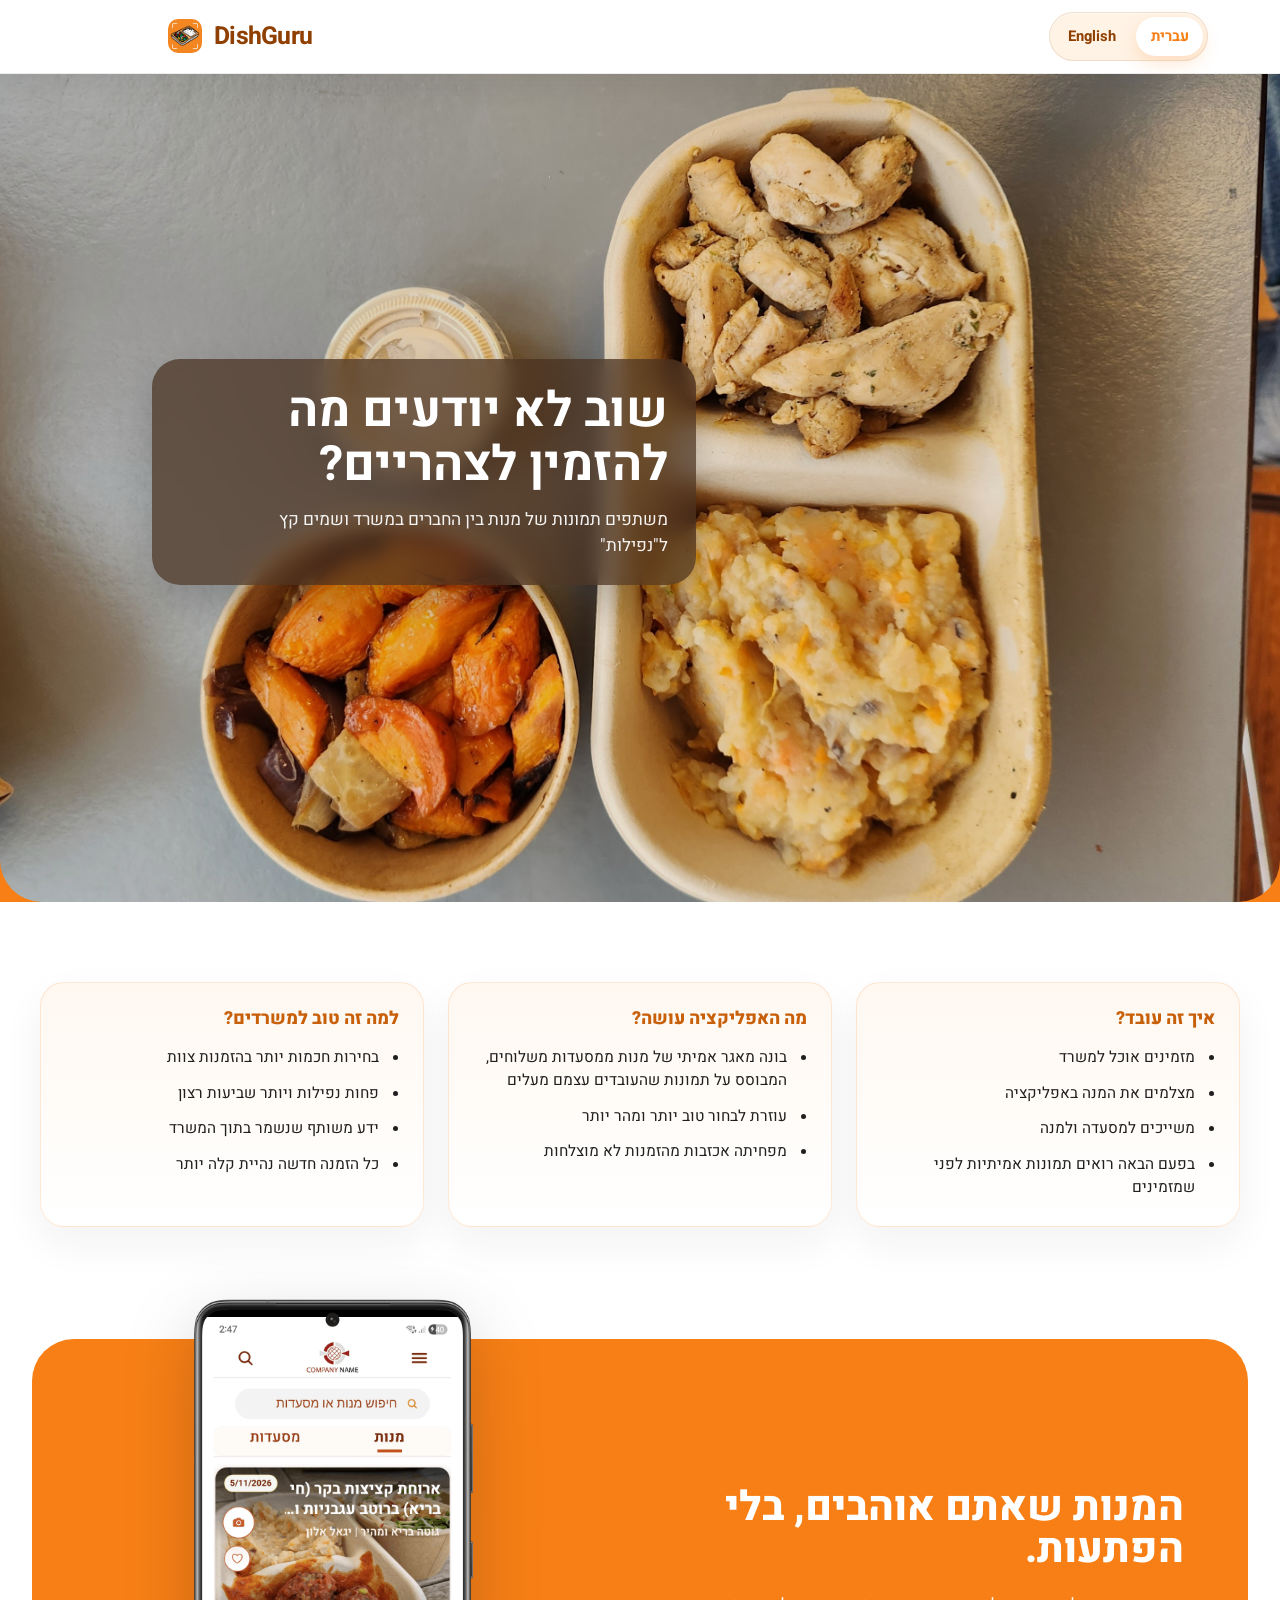
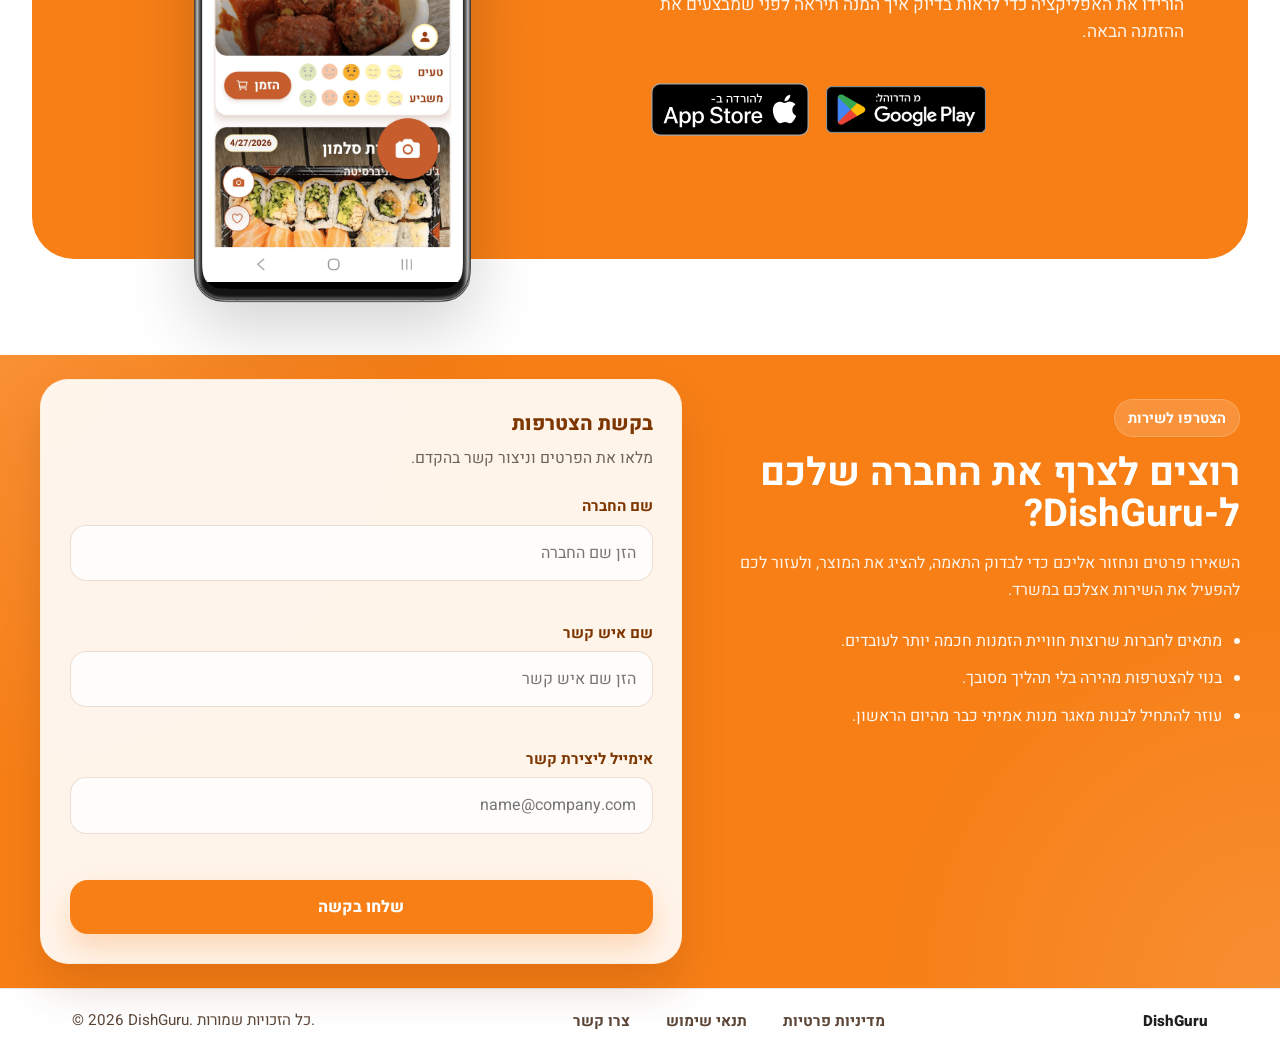
==== commit 7c4d2d08: "Update Hebrew form placeholders" ====
--- a/index.html
+++ b/index.html
@@ -1250,8 +1250,8 @@
             contactEmail: "אימייל ליצירת קשר"
           },
           placeholders: {
-            companyName: "הכניסו את שם החברה",
-            contactName: "הכניסו את שם איש הקשר",
+            companyName: "הזן שם החברה",
+            contactName: "הזן שם איש קשר",
             contactEmail: "name@company.com"
           },
           submit: "שלחו בקשה",
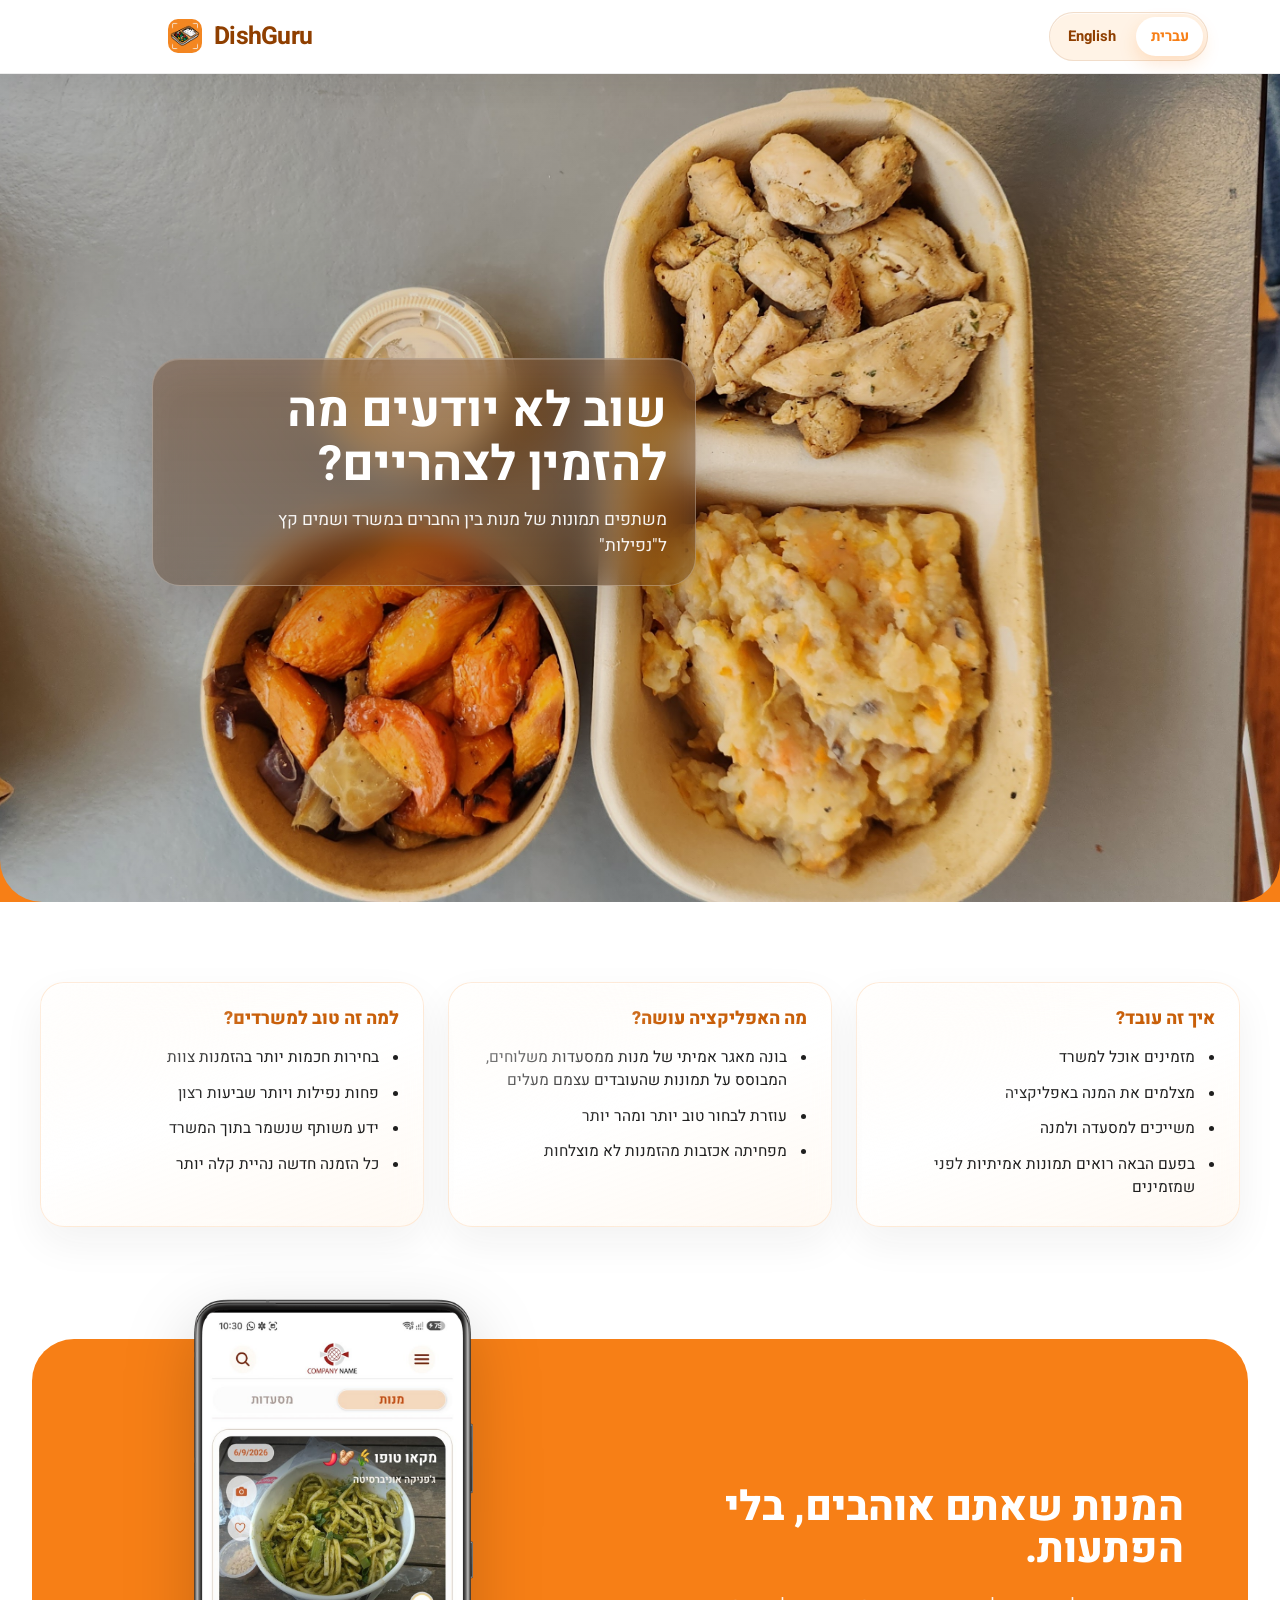
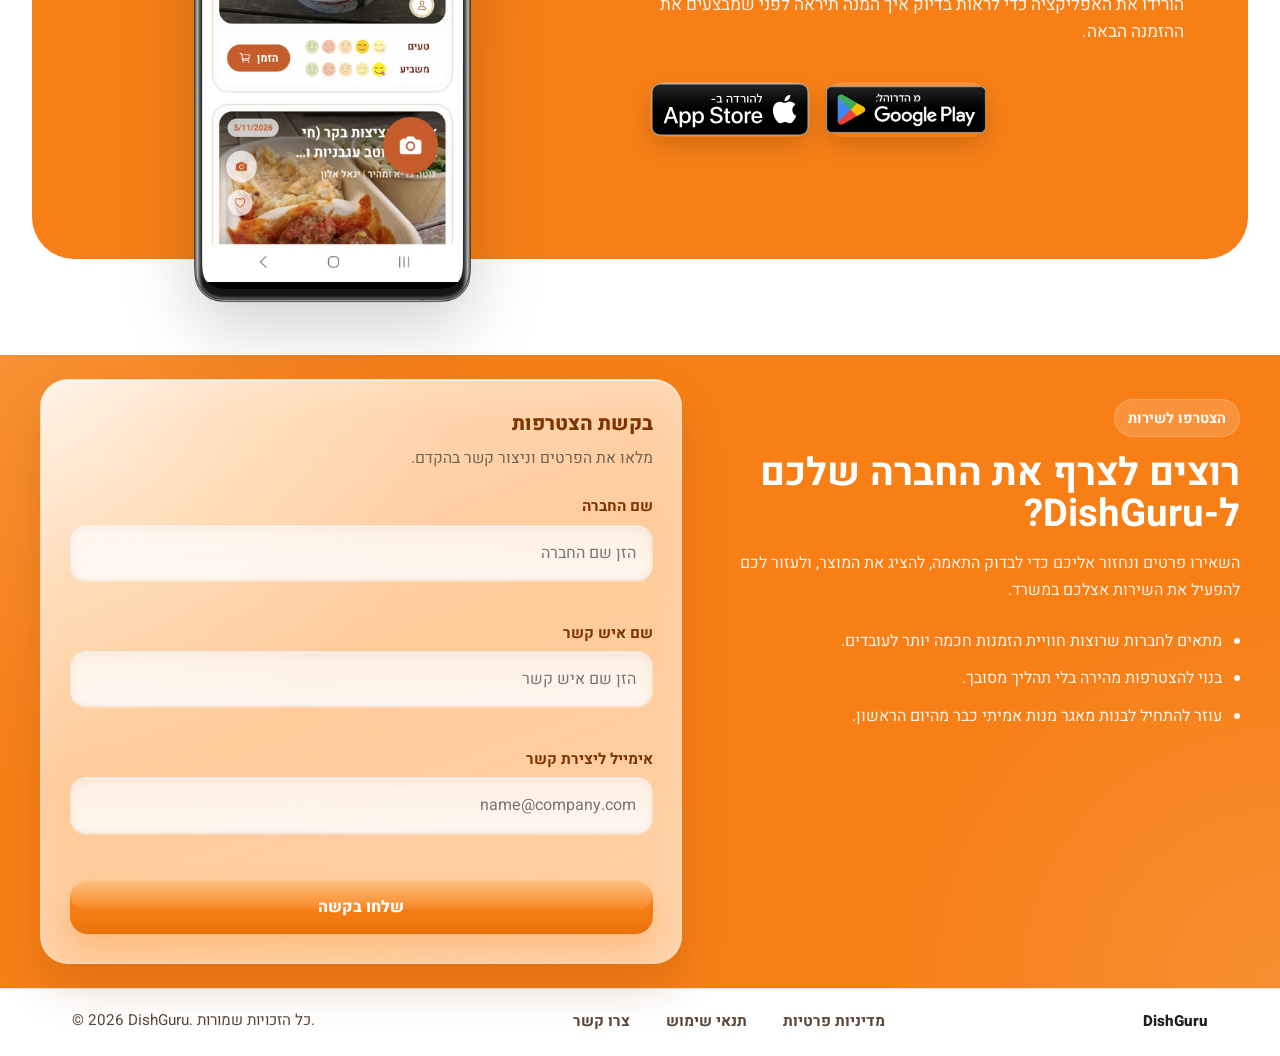
==== commit bac69ffc: "Polish glassmorphism UI details" ====
--- a/index.html
+++ b/index.html
@@ -168,13 +168,22 @@
         direction: rtl;
         text-align: right;
         align-self: center;
-        padding-top: 1.5rem;
         padding: 1.6rem 1.75rem;
         max-width: 34rem;
         border-radius: 28px;
-        background: rgba(72, 49, 32, 0.72);
-        backdrop-filter: blur(10px);
-        box-shadow: 0 18px 40px rgba(0, 0, 0, 0.2);
+        background:
+          linear-gradient(
+            180deg,
+            rgba(110, 73, 46, 0.54) 0%,
+            rgba(82, 54, 33, 0.46) 100%
+          );
+        border: 1px solid rgba(255, 255, 255, 0.28);
+        backdrop-filter: blur(18px) saturate(135%);
+        -webkit-backdrop-filter: blur(18px) saturate(135%);
+        box-shadow:
+          inset 0 1px 0 rgba(255, 255, 255, 0.18),
+          inset 0 18px 30px rgba(255, 255, 255, 0.05),
+          0 24px 55px rgba(33, 17, 7, 0.2);
       }
 
       .hero__text p {
@@ -214,12 +223,27 @@
       }
 
       .details-card {
+        position: relative;
         padding: 1.6rem 1.5rem 1.7rem;
         border-radius: 24px;
-        background: linear-gradient(180deg, #fff8f1 0%, #ffffff 100%);
-        border: 1px solid rgba(247, 127, 22, 0.16);
-        box-shadow: 0 16px 40px rgba(31, 31, 31, 0.06);
+        background:
+          linear-gradient(
+            160deg,
+            rgba(255, 250, 244, 0.82) 0%,
+            rgba(255, 255, 255, 0.6) 48%,
+            rgba(255, 247, 238, 0.72) 100%
+          );
+        border: 1px solid rgba(247, 127, 22, 0.14);
+        backdrop-filter: blur(14px) saturate(125%);
+        -webkit-backdrop-filter: blur(14px) saturate(125%);
+        box-shadow:
+          inset 0 1px 0 rgba(255, 255, 255, 0.86),
+          inset 0 22px 34px rgba(255, 255, 255, 0.28),
+          0 16px 40px rgba(31, 31, 31, 0.06);
         text-align: right;
+        overflow: hidden;
+        transform-origin: top left;
+        transform-style: preserve-3d;
         transition:
           transform 220ms ease,
           box-shadow 220ms ease,
@@ -227,11 +251,45 @@
           background 220ms ease;
       }
 
+      .details-card::before {
+        content: "";
+        position: absolute;
+        inset: 0;
+        border-radius: inherit;
+        background:
+          radial-gradient(
+            circle at top left,
+            rgba(255, 255, 255, 0.72) 0%,
+            rgba(255, 255, 255, 0.4) 18%,
+            rgba(255, 255, 255, 0) 48%
+          );
+        pointer-events: none;
+      }
+
       .details-card:hover {
-        transform: translateY(-6px);
+        transform: perspective(1200px) translateY(-6px) rotateX(1.7deg) rotateY(-1.7deg);
         border-color: rgba(247, 127, 22, 0.32);
-        background: linear-gradient(180deg, #fff6ec 0%, #ffffff 100%);
-        box-shadow: 0 24px 52px rgba(31, 31, 31, 0.1);
+        background:
+          linear-gradient(
+            160deg,
+            rgba(255, 248, 239, 0.92) 0%,
+            rgba(255, 255, 255, 0.72) 46%,
+            rgba(255, 245, 233, 0.84) 100%
+          );
+        box-shadow:
+          inset 0 1px 0 rgba(255, 255, 255, 0.92),
+          inset 0 24px 36px rgba(255, 255, 255, 0.32),
+          0 22px 48px rgba(31, 31, 31, 0.1),
+          0 0 0 1px rgba(255, 255, 255, 0.14),
+          0 0 32px rgba(247, 127, 22, 0.12);
+      }
+
+      body.site--ltr .details-card {
+        transform-origin: top right;
+      }
+
+      body.site--ltr .details-card:hover {
+        transform: perspective(1200px) translateY(-6px) rotateX(1.7deg) rotateY(1.7deg);
       }
 
       .details-card__title {
@@ -340,12 +398,39 @@
       }
 
       .join-form-card {
+        position: relative;
         padding: 1.8rem;
         border-radius: 28px;
-        background: rgba(255, 249, 244, 0.96);
-        border: 1px solid rgba(255, 224, 196, 0.4);
-        box-shadow: 0 24px 44px rgba(122, 52, 0, 0.18);
-        backdrop-filter: blur(10px);
+        background:
+          linear-gradient(
+            160deg,
+            rgba(255, 247, 239, 0.78) 0%,
+            rgba(255, 252, 248, 0.62) 48%,
+            rgba(255, 243, 230, 0.72) 100%
+          );
+        border: 1px solid rgba(255, 234, 214, 0.34);
+        box-shadow:
+          inset 0 1px 0 rgba(255, 255, 255, 0.72),
+          inset 0 18px 30px rgba(255, 255, 255, 0.14),
+          0 24px 44px rgba(122, 52, 0, 0.18);
+        backdrop-filter: blur(18px) saturate(125%);
+        -webkit-backdrop-filter: blur(18px) saturate(125%);
+        overflow: hidden;
+      }
+
+      .join-form-card::before {
+        content: "";
+        position: absolute;
+        inset: 0;
+        border-radius: inherit;
+        background:
+          radial-gradient(
+            circle at top left,
+            rgba(255, 255, 255, 0.56) 0%,
+            rgba(255, 255, 255, 0.18) 22%,
+            rgba(255, 255, 255, 0) 48%
+          );
+        pointer-events: none;
       }
 
       .join-form-title {
@@ -381,19 +466,36 @@
       .join-input {
         width: 100%;
         padding: 0.95rem 1rem;
-        border: 1px solid rgba(143, 63, 0, 0.16);
+        border: 1px solid rgba(143, 63, 0, 0.1);
         border-radius: 16px;
-        background: #fffdfb;
+        background:
+          linear-gradient(
+            180deg,
+            rgba(255, 255, 255, 0.72) 0%,
+            rgba(255, 249, 244, 0.92) 100%
+          );
         color: #33251c;
         font: inherit;
+        box-shadow:
+          inset 0 2px 8px rgba(122, 52, 0, 0.08),
+          inset 0 1px 0 rgba(255, 255, 255, 0.82),
+          0 1px 0 rgba(255, 255, 255, 0.36);
         transition: border-color 160ms ease, box-shadow 160ms ease, background-color 160ms ease;
       }
 
       .join-input:focus {
         outline: none;
         border-color: rgba(247, 127, 22, 0.8);
-        box-shadow: 0 0 0 4px rgba(247, 127, 22, 0.14);
-        background: #ffffff;
+        box-shadow:
+          inset 0 2px 8px rgba(122, 52, 0, 0.06),
+          inset 0 1px 0 rgba(255, 255, 255, 0.9),
+          0 0 0 4px rgba(247, 127, 22, 0.14);
+        background:
+          linear-gradient(
+            180deg,
+            rgba(255, 255, 255, 0.84) 0%,
+            rgba(255, 252, 249, 0.98) 100%
+          );
       }
 
       .join-input.is-invalid {
@@ -408,16 +510,22 @@
       }
 
       .join-submit {
+        position: relative;
         margin-top: 0.35rem;
         padding: 0.95rem 1.2rem;
         border: 0;
         border-radius: 18px;
-        background: #f77f16;
+        background:
+          linear-gradient(180deg, #ff9a34 0%, #f77f16 48%, #eb7308 100%);
         color: #ffffff;
         font: inherit;
         font-weight: 800;
         cursor: pointer;
-        box-shadow: 0 14px 28px rgba(247, 127, 22, 0.24);
+        overflow: hidden;
+        box-shadow:
+          inset 0 1px 0 rgba(255, 236, 214, 0.6),
+          inset 0 -1px 0 rgba(173, 77, 0, 0.18),
+          0 14px 28px rgba(247, 127, 22, 0.24);
         transition:
           transform 160ms ease,
           box-shadow 160ms ease,
@@ -425,10 +533,23 @@
           filter 160ms ease;
       }
 
+      .join-submit::before {
+        content: "";
+        position: absolute;
+        inset: 1px 1px auto 1px;
+        height: 52%;
+        border-radius: 17px 17px 14px 14px;
+        background: linear-gradient(180deg, rgba(255, 255, 255, 0.36) 0%, rgba(255, 255, 255, 0.08) 100%);
+        pointer-events: none;
+      }
+
       .join-submit:hover {
-        transform: translateY(-2px) scale(1.01);
-        box-shadow: 0 18px 30px rgba(247, 127, 22, 0.28);
-        filter: saturate(1.06);
+        transform: translateY(-3px) scale(1.01);
+        box-shadow:
+          inset 0 1px 0 rgba(255, 236, 214, 0.72),
+          inset 0 -1px 0 rgba(173, 77, 0, 0.2),
+          0 18px 34px rgba(247, 127, 22, 0.3);
+        filter: saturate(1.08) brightness(1.05);
       }
 
       .join-submit:active {
@@ -436,22 +557,42 @@
       }
 
       .join-success {
+        position: relative;
         display: none;
         margin-top: 1rem;
         padding: 0.95rem 1rem;
         border-radius: 16px;
-        background: #eef9ef;
+        background: linear-gradient(180deg, rgba(238, 249, 239, 0.96) 0%, rgba(245, 253, 245, 0.9) 100%);
         border: 1px solid rgba(63, 151, 91, 0.22);
         color: #24623a;
         font-size: 0.94rem;
         line-height: 1.5;
         transform: translateY(8px) scale(0.98);
         opacity: 0;
+        overflow: hidden;
+        backdrop-filter: blur(8px);
+        -webkit-backdrop-filter: blur(8px);
+      }
+
+      .join-success::before {
+        content: "";
+        position: absolute;
+        top: 0;
+        bottom: 0;
+        left: -32%;
+        width: 30%;
+        background: linear-gradient(90deg, rgba(255, 255, 255, 0) 0%, rgba(255, 255, 255, 0.46) 52%, rgba(255, 255, 255, 0) 100%);
+        transform: skewX(-18deg);
+        opacity: 0;
       }
 
       .join-success.is-visible {
         display: block;
-        animation: success-pop 320ms ease forwards;
+        animation: success-pop 380ms ease forwards;
+      }
+
+      .join-success.is-visible::before {
+        animation: success-shimmer 820ms ease 120ms forwards;
       }
 
       @keyframes success-pop {
@@ -468,6 +609,22 @@
         100% {
           opacity: 1;
           transform: translateY(0) scale(1);
+        }
+      }
+
+      @keyframes success-shimmer {
+        0% {
+          opacity: 0;
+          left: -32%;
+        }
+
+        18% {
+          opacity: 1;
+        }
+
+        100% {
+          opacity: 0;
+          left: 118%;
         }
       }
 
@@ -651,16 +808,29 @@
       }
 
       .cta-store-button {
+        position: relative;
         display: inline-flex;
         align-items: center;
         justify-content: center;
         text-decoration: none;
-        transition: transform 180ms ease, filter 180ms ease;
+        border-radius: 16px;
+        box-shadow: 0 10px 22px rgba(0, 0, 0, 0.14);
+        transition: transform 180ms ease, filter 180ms ease, box-shadow 180ms ease;
+      }
+
+      .cta-store-button::before {
+        content: "";
+        position: absolute;
+        inset: 0;
+        border-radius: inherit;
+        background: linear-gradient(180deg, rgba(255, 255, 255, 0.16) 0%, rgba(255, 255, 255, 0) 48%);
+        pointer-events: none;
       }
 
       .cta-store-button:hover {
-        transform: translateY(-2px);
-        filter: drop-shadow(0 10px 18px rgba(0, 0, 0, 0.14));
+        transform: translateY(-3px);
+        box-shadow: 0 16px 28px rgba(0, 0, 0, 0.18);
+        filter: saturate(1.05) brightness(1.04);
       }
 
       .cta-store-button:active {
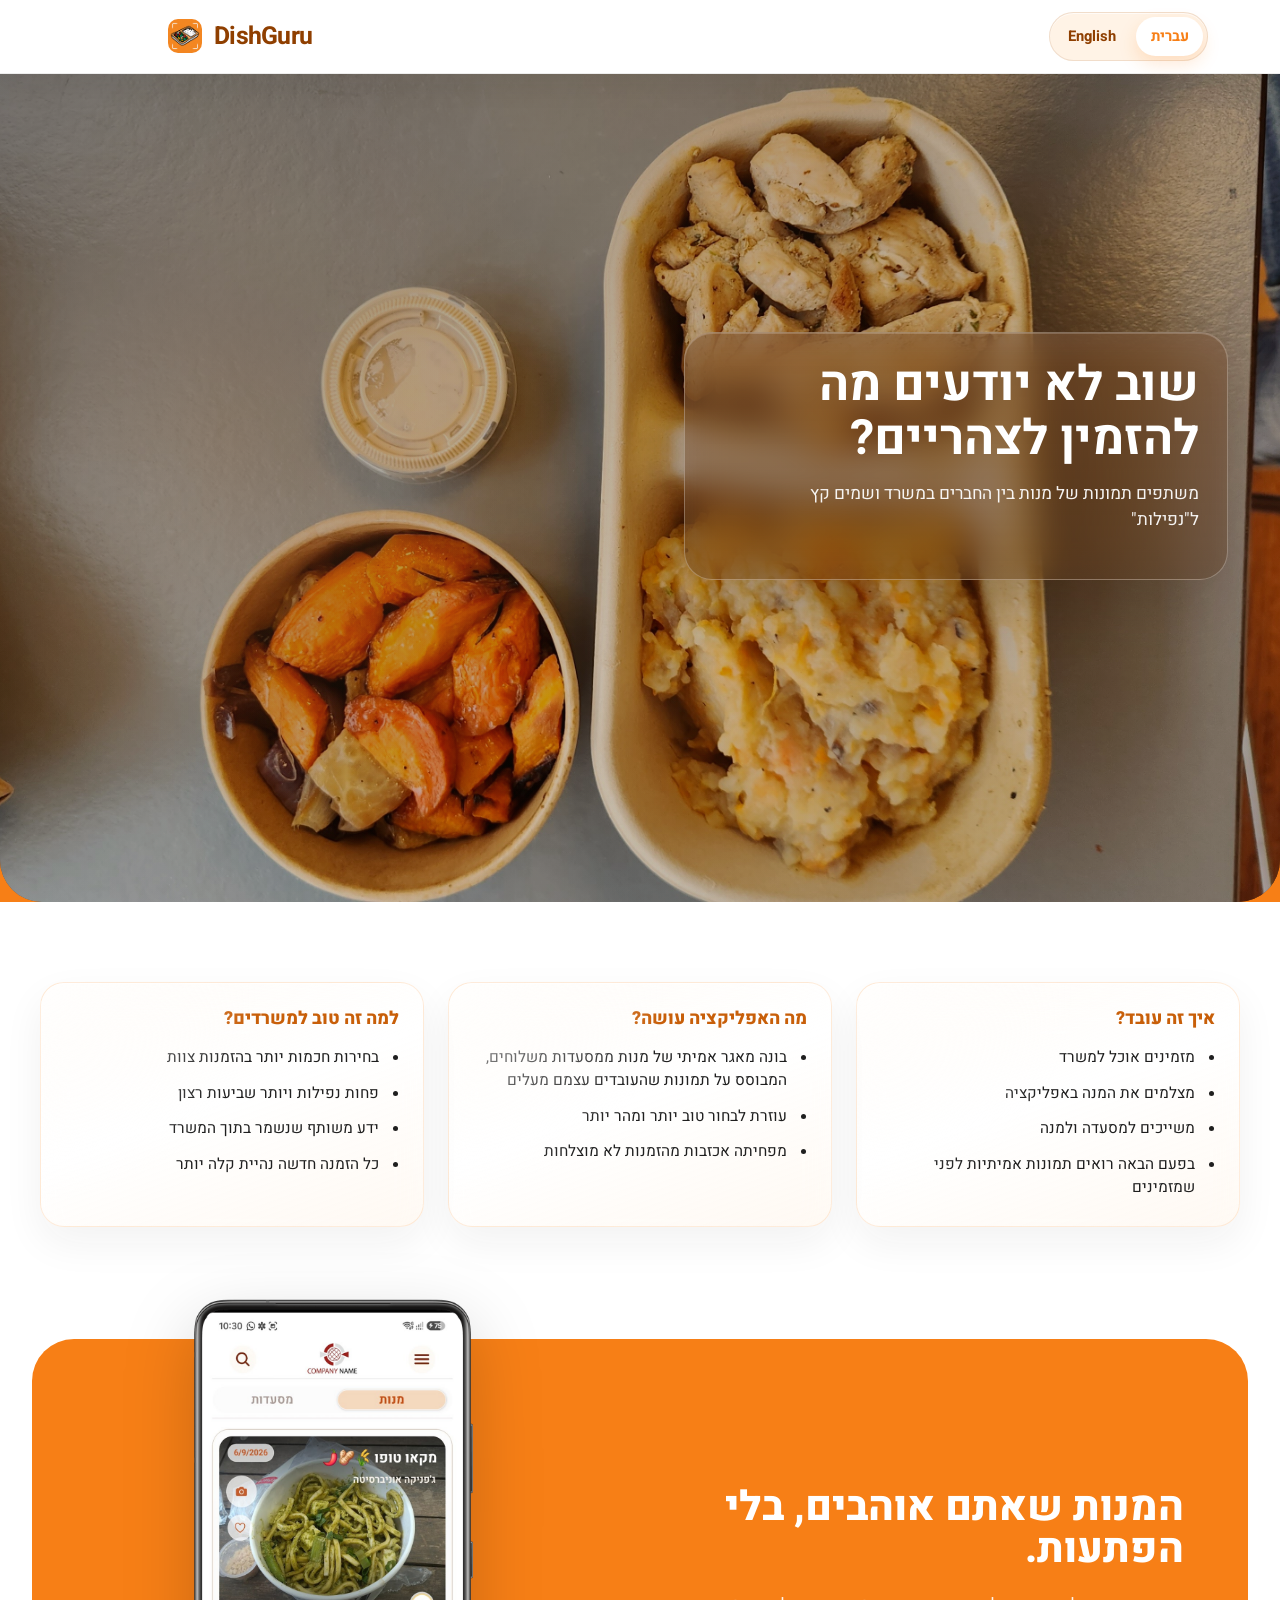
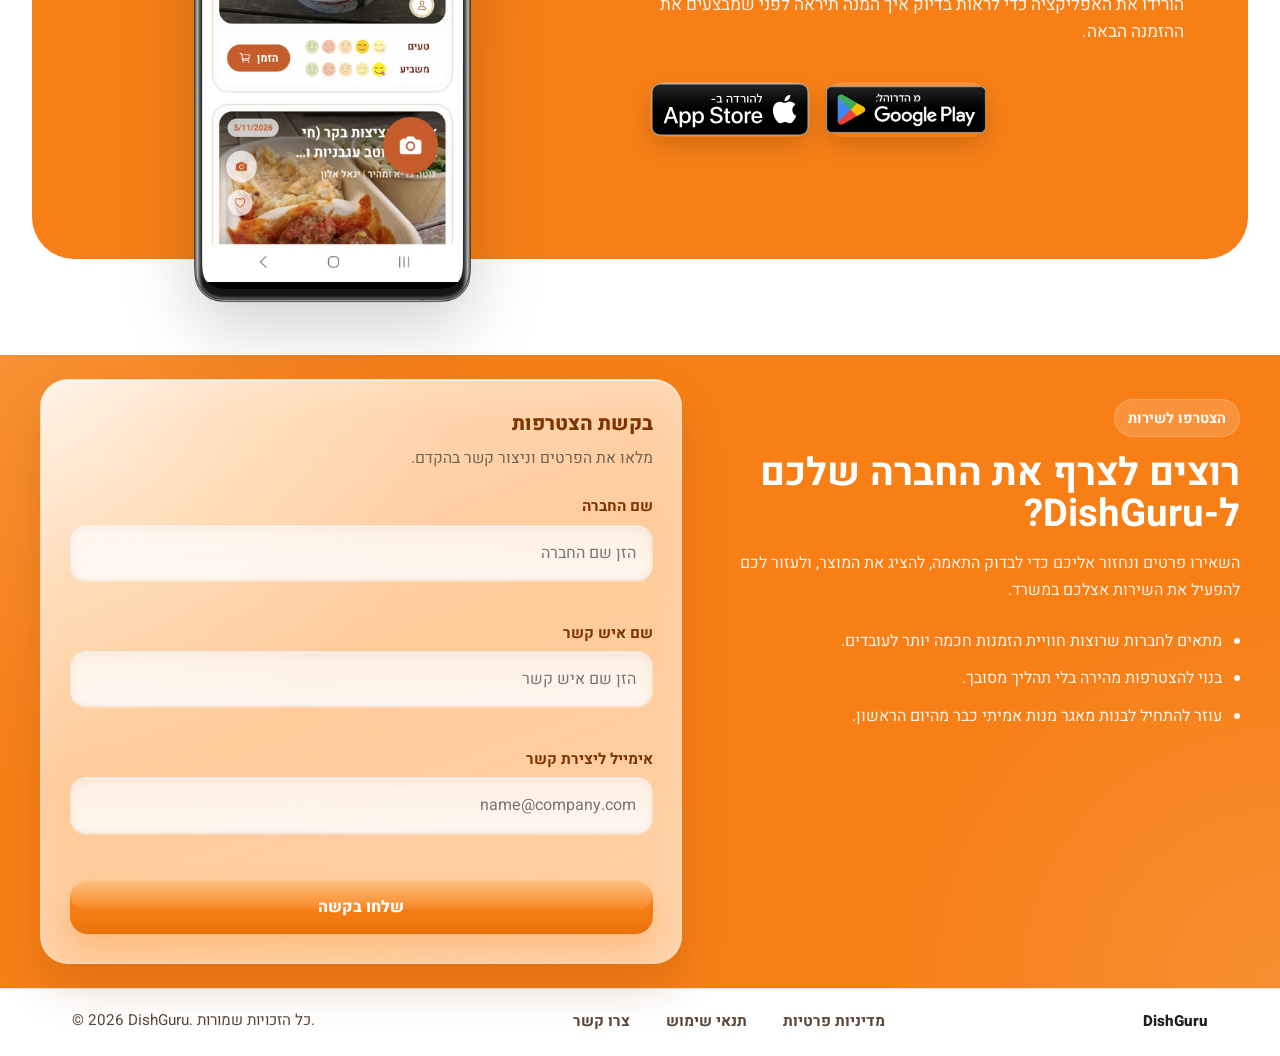
==== commit 31cadfbd: "Add hero video background and refine mobile layout" ====
--- a/index.html
+++ b/index.html
@@ -143,6 +143,7 @@
       }
 
       .hero {
+        position: relative;
         min-height: calc(100vh - 72px);
         width: 100vw;
         margin-left: calc(50% - 50vw);
@@ -152,24 +153,55 @@
         gap: 2.5rem;
         padding: 2rem max(32px, calc((100vw - 1200px) / 2 + 32px)) 4rem
           max(32px, calc((100vw - 1200px) / 2 + 7rem));
+        background: #6a3d17;
+        border-radius: 0 0 42px 42px;
+        overflow: hidden;
+      }
+
+      .hero > * {
+        position: relative;
+        z-index: 2;
+      }
+
+      .hero__media {
+        position: absolute;
+        inset: 0;
+        z-index: 0;
+        overflow: hidden;
+      }
+
+      .hero__video {
+        width: 100%;
+        height: 100%;
+        object-fit: cover;
+        object-position: center center;
+        display: block;
+        filter: saturate(1.08) contrast(1.03) brightness(0.92);
+      }
+
+      .hero__scrim {
+        position: absolute;
+        inset: 0;
         background:
           linear-gradient(
             135deg,
-            rgba(16, 12, 9, 0.22) 0%,
-            rgba(16, 12, 9, 0.12) 35%,
-            rgba(16, 12, 9, 0.04) 100%
+            rgba(16, 12, 9, 0.42) 0%,
+            rgba(16, 12, 9, 0.24) 34%,
+            rgba(16, 12, 9, 0.14) 58%,
+            rgba(16, 12, 9, 0.22) 100%
           ),
-          url("assets/images/hero-background.jpg") center center / cover no-repeat;
-        border-radius: 0 0 42px 42px;
-        overflow: hidden;
+          radial-gradient(circle at 18% 44%, rgba(255, 162, 74, 0.18), transparent 32%),
+          linear-gradient(180deg, rgba(130, 68, 18, 0.12) 0%, rgba(130, 68, 18, 0.04) 100%);
       }
 
       .hero__text {
         direction: rtl;
         text-align: right;
         align-self: center;
+        justify-self: end;
         padding: 1.6rem 1.75rem;
         max-width: 34rem;
+        min-height: 15.5rem;
         border-radius: 28px;
         background:
           linear-gradient(
@@ -184,6 +216,7 @@
           inset 0 1px 0 rgba(255, 255, 255, 0.18),
           inset 0 18px 30px rgba(255, 255, 255, 0.05),
           0 24px 55px rgba(33, 17, 7, 0.2);
+        transform: translate(1.25rem, -1rem);
       }
 
       .hero__text p {
@@ -205,6 +238,14 @@
       .hero--ltr .hero__text {
         direction: ltr;
         text-align: left;
+        justify-self: start;
+        transform: translate(0.5rem, -1rem);
+      }
+
+      @media (prefers-reduced-motion: reduce) {
+        .hero__video {
+          animation: none;
+        }
       }
 
       .details-section {
@@ -850,10 +891,11 @@
         }
 
         .hero {
+          align-items: start;
           gap: 1.5rem;
           margin-left: calc(50% - 50vw);
-          padding: 1.5rem 1.25rem 2.5rem;
-          min-height: auto;
+          padding: 2.45rem 1.25rem 3rem;
+          min-height: 31.75rem;
         }
 
         .brand {
@@ -875,8 +917,18 @@
 
         .hero__text {
           text-align: center;
-          align-self: auto;
+          align-self: start;
+          justify-self: stretch;
           padding: 1.3rem 1.2rem;
+          min-height: 12.75rem;
+          transform: none;
+          margin-top: 0.8rem;
+        }
+
+        .hero--ltr .hero__text {
+          justify-self: stretch;
+          transform: none;
+          margin-top: 0.8rem;
         }
 
         .hero__text p {
@@ -885,6 +937,10 @@
 
         .hero__subtext {
           max-width: none;
+        }
+
+        .hero__video {
+          object-position: center 42%;
         }
 
         .details-section {
@@ -1068,6 +1124,20 @@
         </div>
       </header>
       <main class="hero" id="hero">
+        <div class="hero__media" aria-hidden="true">
+          <video
+            class="hero__video"
+            autoplay
+            muted
+            loop
+            playsinline
+            preload="metadata"
+            poster="assets/images/hero-background.jpg"
+          >
+            <source src="assets/video/dishguru-hero.mp4" type="video/mp4" />
+          </video>
+          <div class="hero__scrim"></div>
+        </div>
         <div class="hero__text">
           <p id="hero-text">שוב לא יודעים מה להזמין לצהריים?</p>
           <div class="hero__subtext" id="hero-subtext">
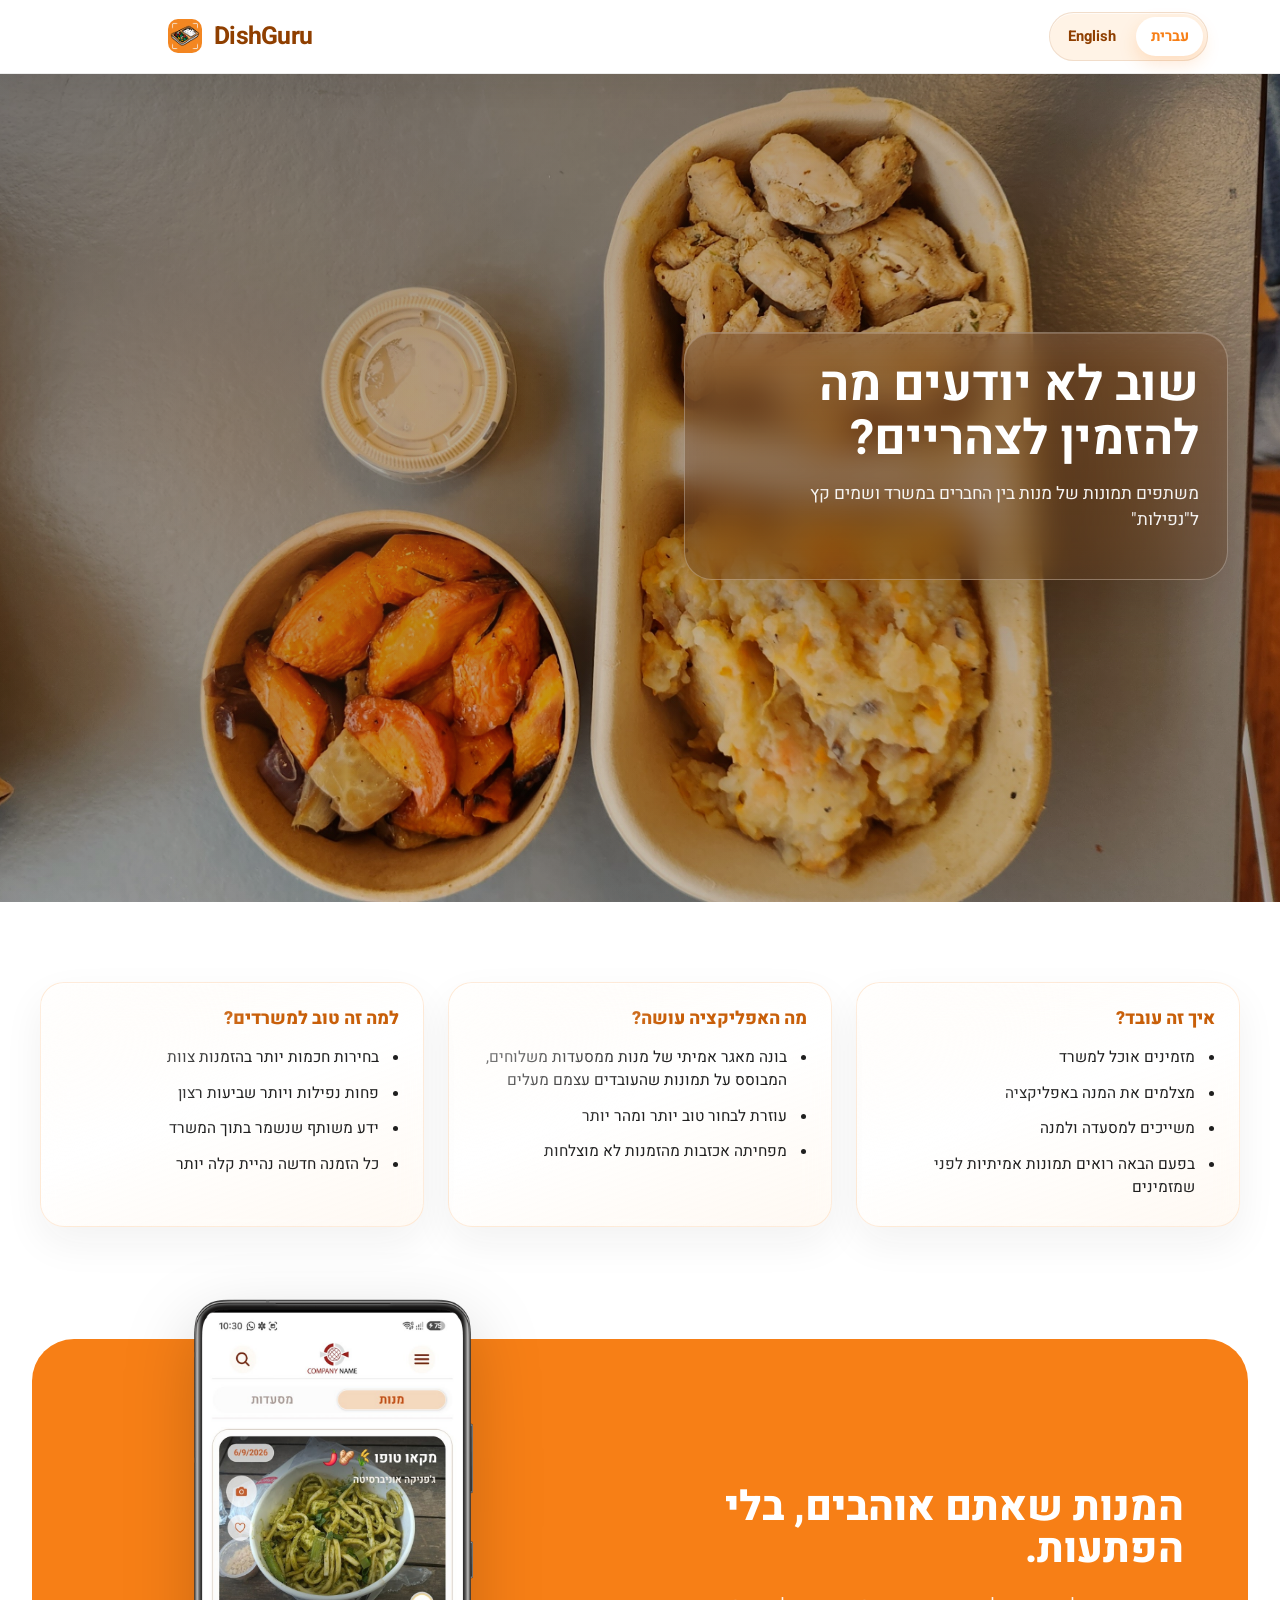
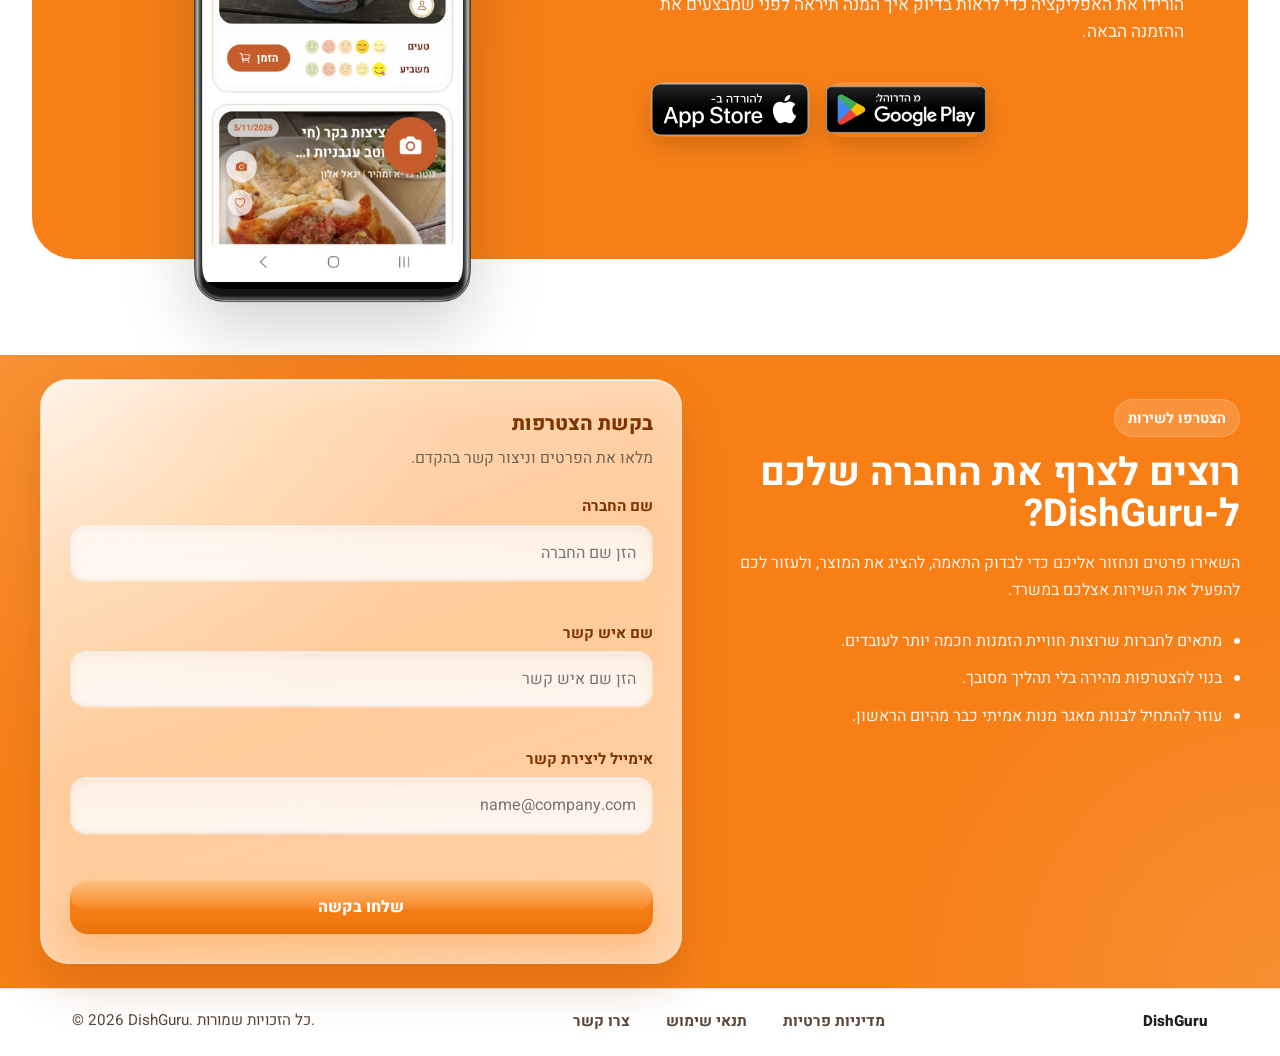
==== commit e1e4eb3f: "Remove hero corner rounding" ====
--- a/index.html
+++ b/index.html
@@ -154,7 +154,6 @@
         padding: 2rem max(32px, calc((100vw - 1200px) / 2 + 32px)) 4rem
           max(32px, calc((100vw - 1200px) / 2 + 7rem));
         background: #6a3d17;
-        border-radius: 0 0 42px 42px;
         overflow: hidden;
       }
 
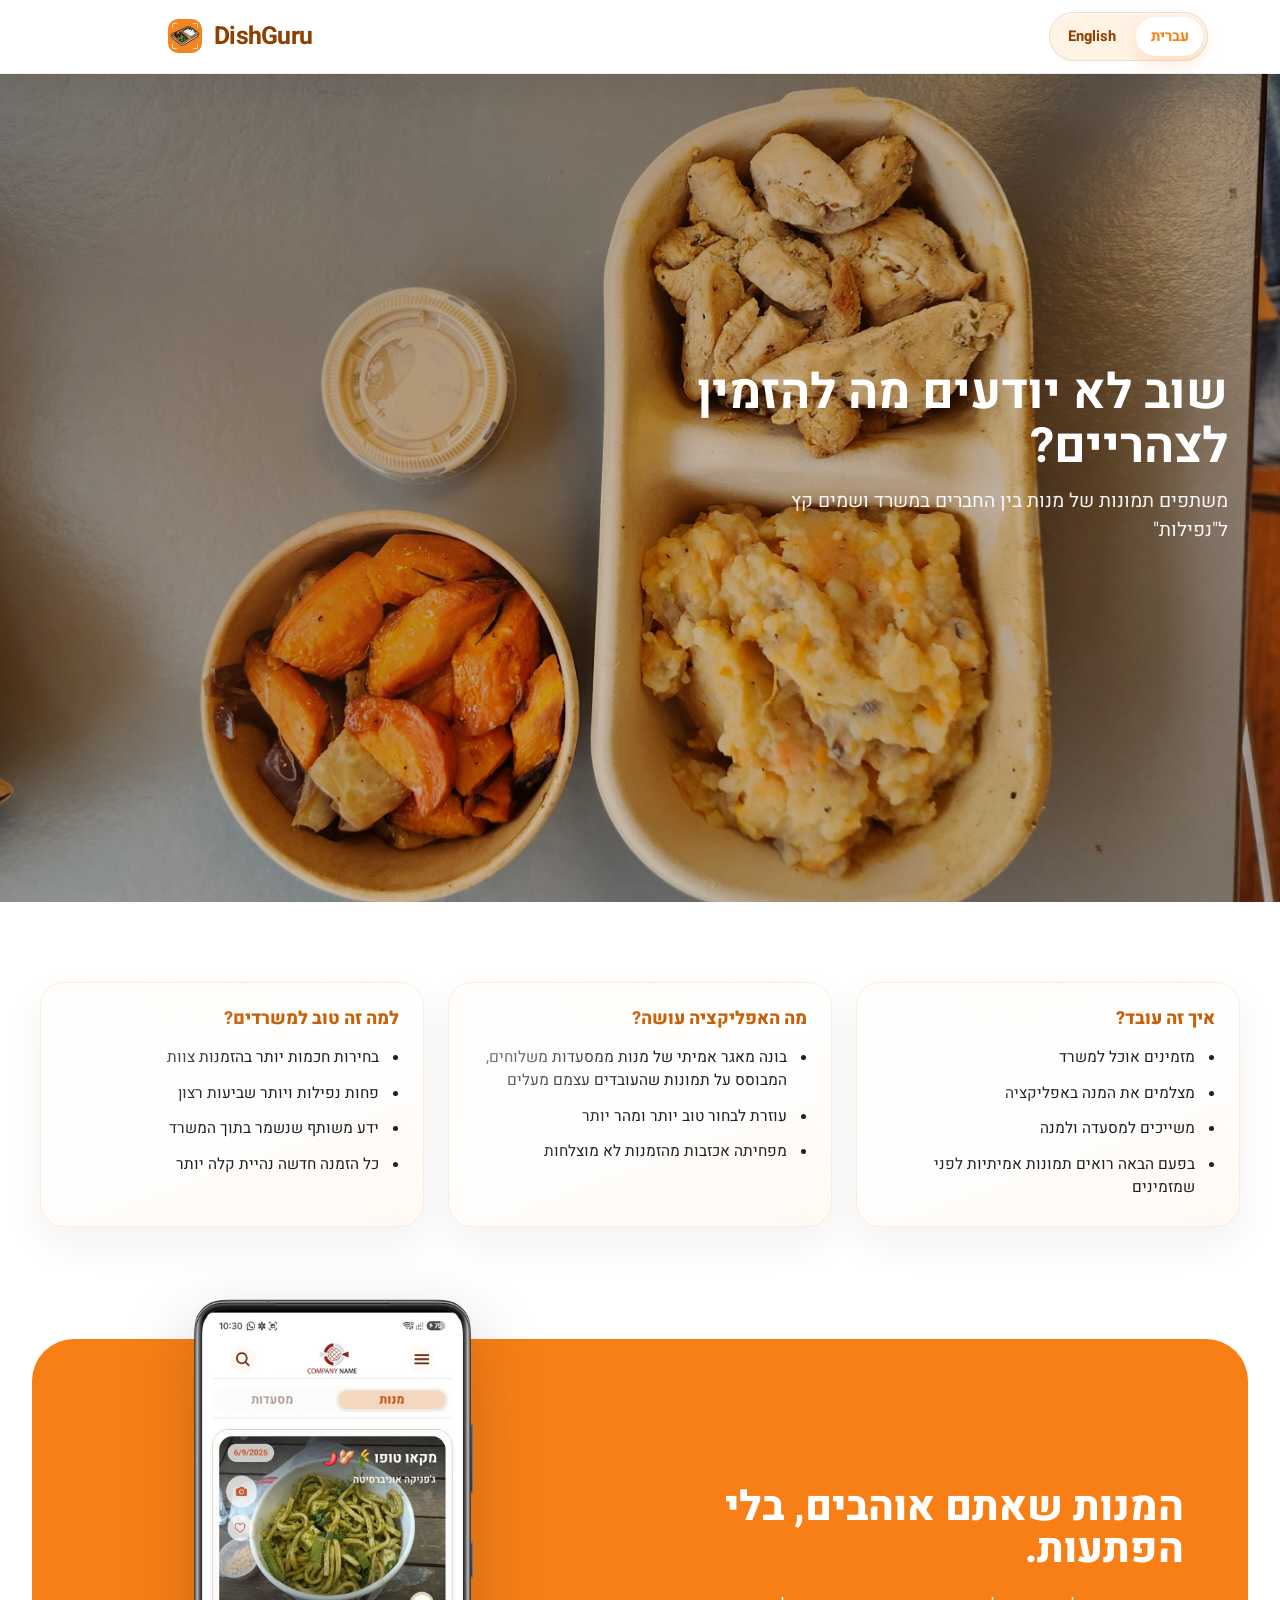
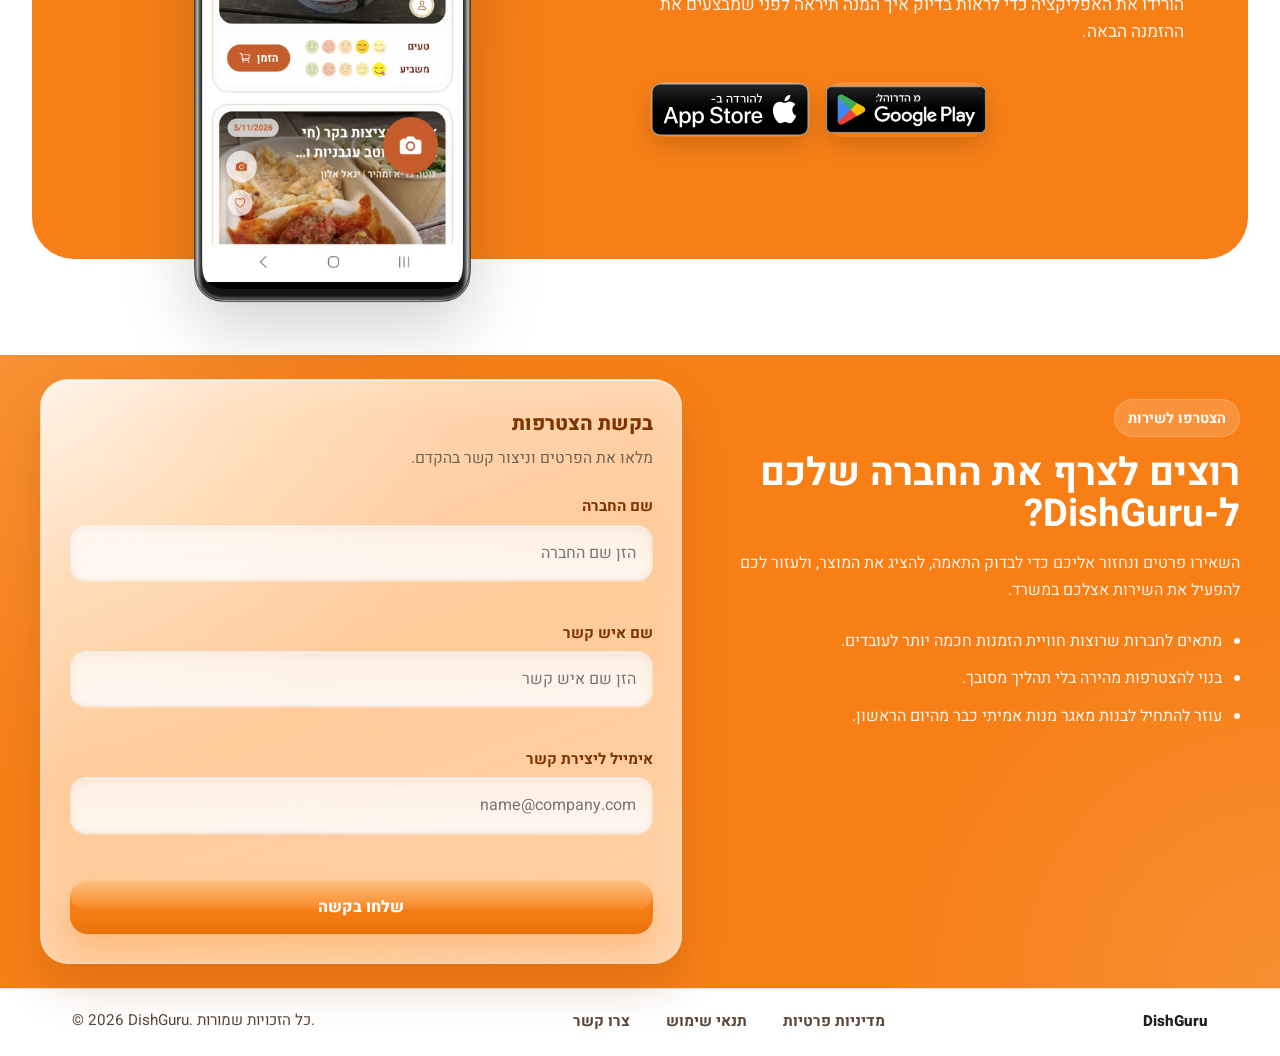
==== commit 538badc9: "Refine hero text presentation" ====
--- a/index.html
+++ b/index.html
@@ -196,25 +196,11 @@
       .hero__text {
         direction: rtl;
         text-align: right;
+        display: grid;
+        gap: 0.9rem;
         align-self: center;
         justify-self: end;
-        padding: 1.6rem 1.75rem;
         max-width: 34rem;
-        min-height: 15.5rem;
-        border-radius: 28px;
-        background:
-          linear-gradient(
-            180deg,
-            rgba(110, 73, 46, 0.54) 0%,
-            rgba(82, 54, 33, 0.46) 100%
-          );
-        border: 1px solid rgba(255, 255, 255, 0.28);
-        backdrop-filter: blur(18px) saturate(135%);
-        -webkit-backdrop-filter: blur(18px) saturate(135%);
-        box-shadow:
-          inset 0 1px 0 rgba(255, 255, 255, 0.18),
-          inset 0 18px 30px rgba(255, 255, 255, 0.05),
-          0 24px 55px rgba(33, 17, 7, 0.2);
         transform: translate(1.25rem, -1rem);
       }
 
@@ -226,9 +212,9 @@
       }
 
       .hero__subtext {
-        margin-top: 1rem;
+        margin-top: 0;
         max-width: 28rem;
-        font-size: clamp(0.88rem, 1.35vw, 1.08rem);
+        font-size: clamp(1rem, 1.5vw, 1.2rem);
         font-weight: 400;
         line-height: 1.5;
         color: rgba(255, 255, 255, 0.94);
@@ -918,16 +904,14 @@
           text-align: center;
           align-self: start;
           justify-self: stretch;
-          padding: 1.3rem 1.2rem;
-          min-height: 12.75rem;
           transform: none;
-          margin-top: 0.8rem;
+          margin-top: 1.35rem;
         }
 
         .hero--ltr .hero__text {
           justify-self: stretch;
           transform: none;
-          margin-top: 0.8rem;
+          margin-top: 1.35rem;
         }
 
         .hero__text p {
@@ -1052,7 +1036,7 @@
       @media (max-width: 640px) {
         header {
           flex-wrap: wrap;
-          align-items: flex-start;
+          align-items: center;
           padding-top: 10px;
           padding-bottom: 10px;
           padding-inline: 16px;
@@ -1064,6 +1048,7 @@
 
         .language-toggle {
           margin-left: auto;
+          align-self: center;
         }
 
         .hero {
